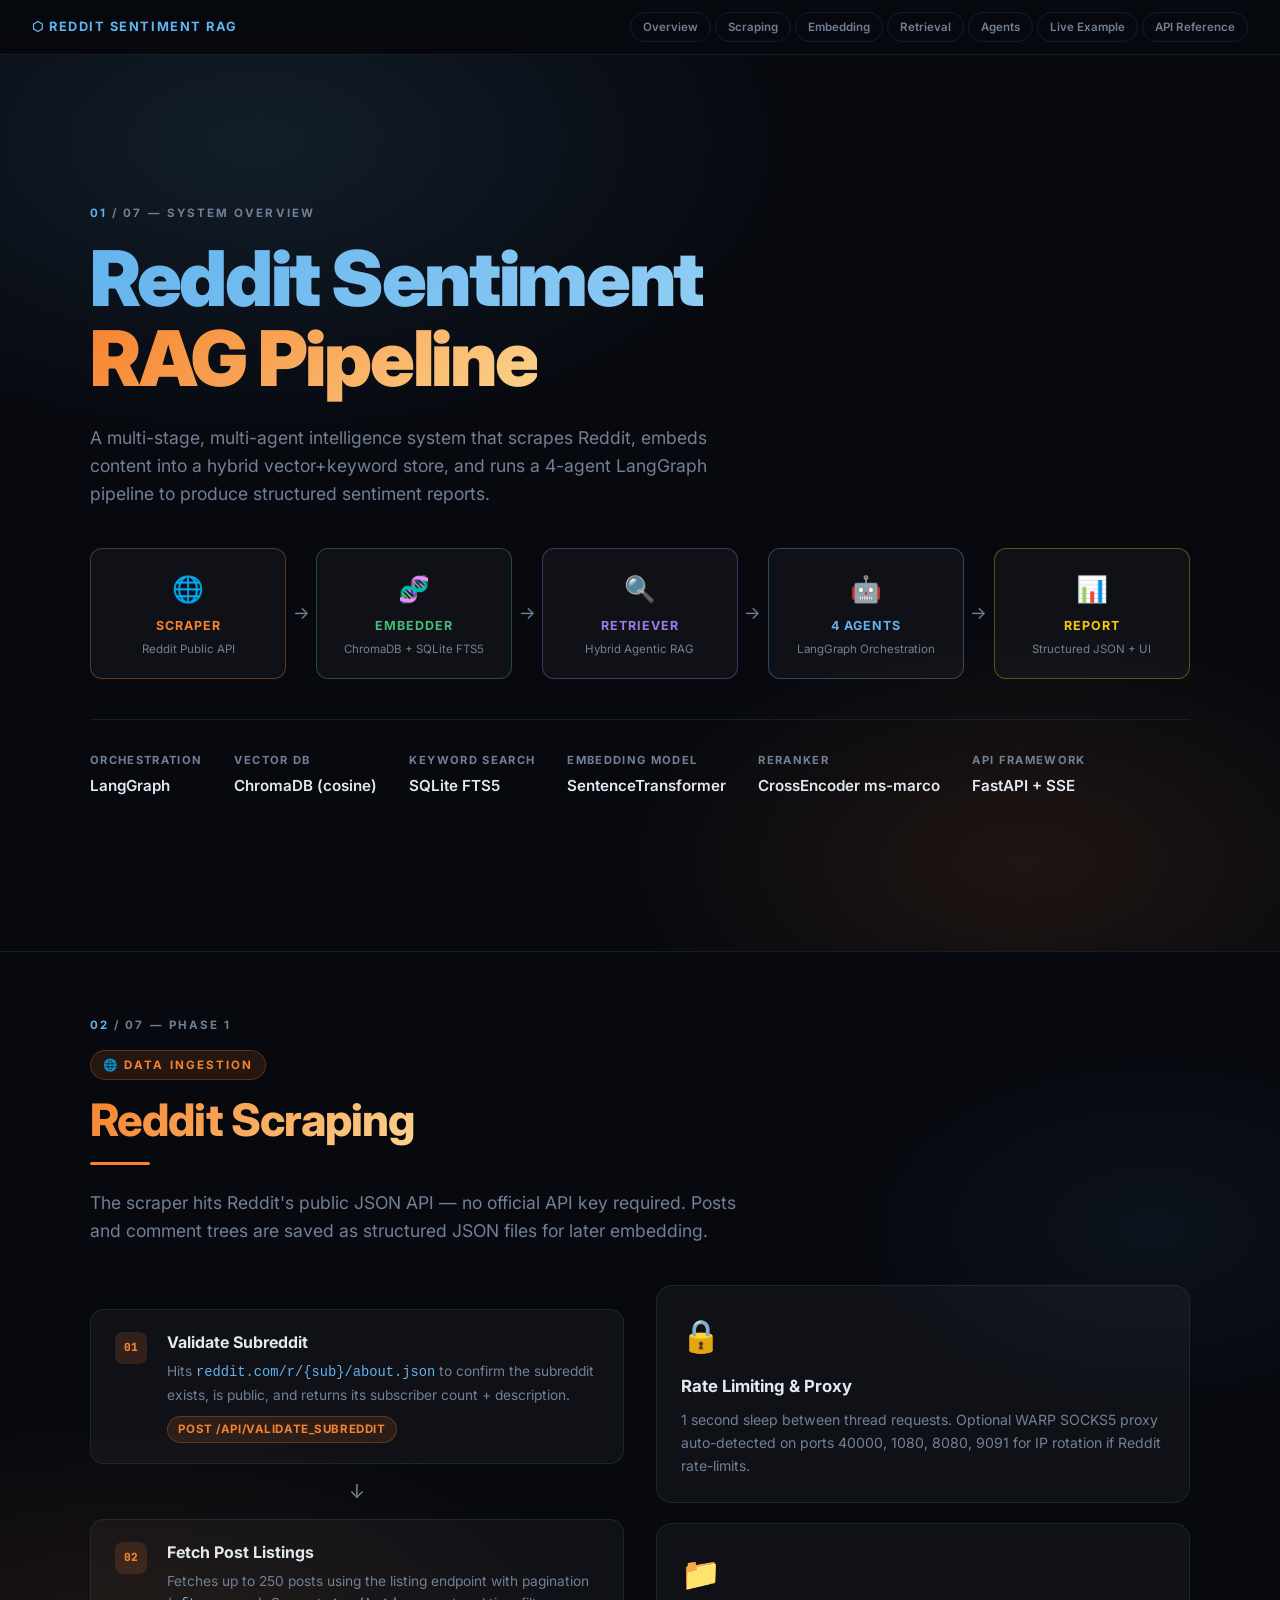
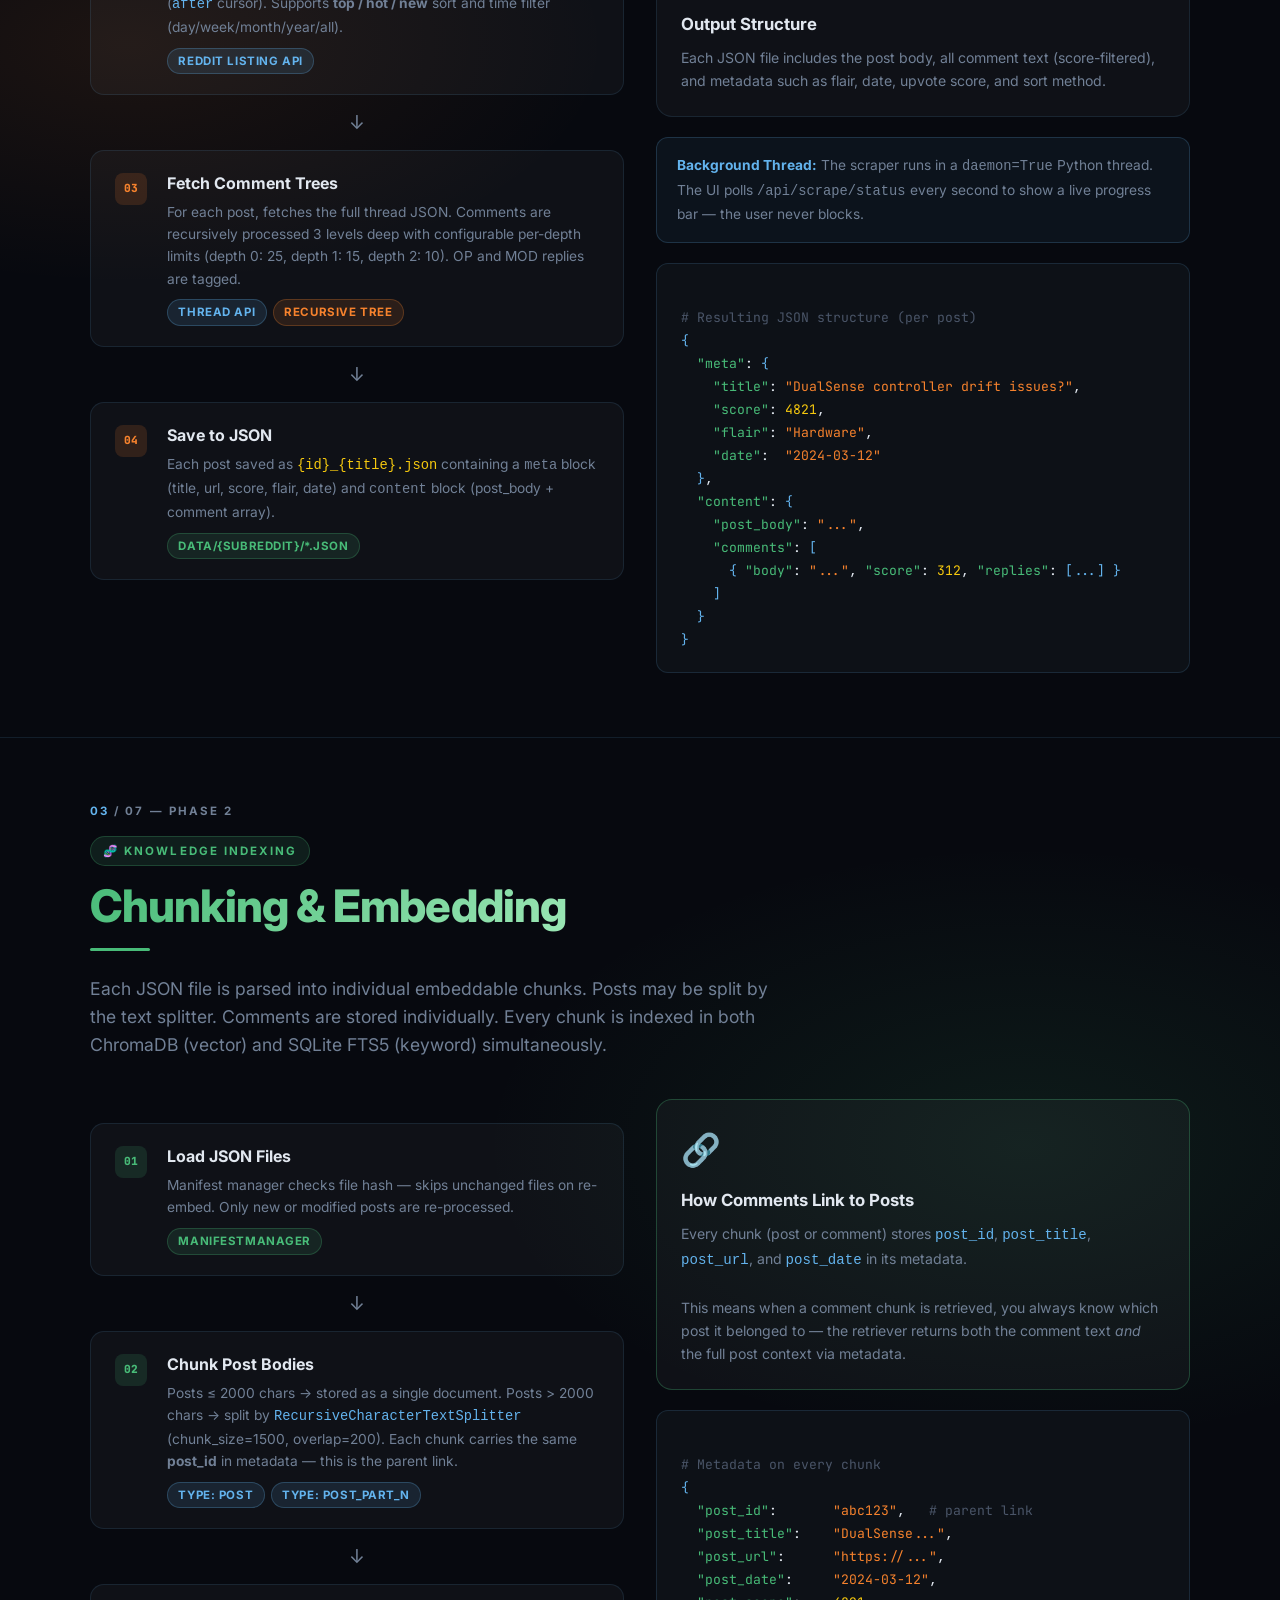
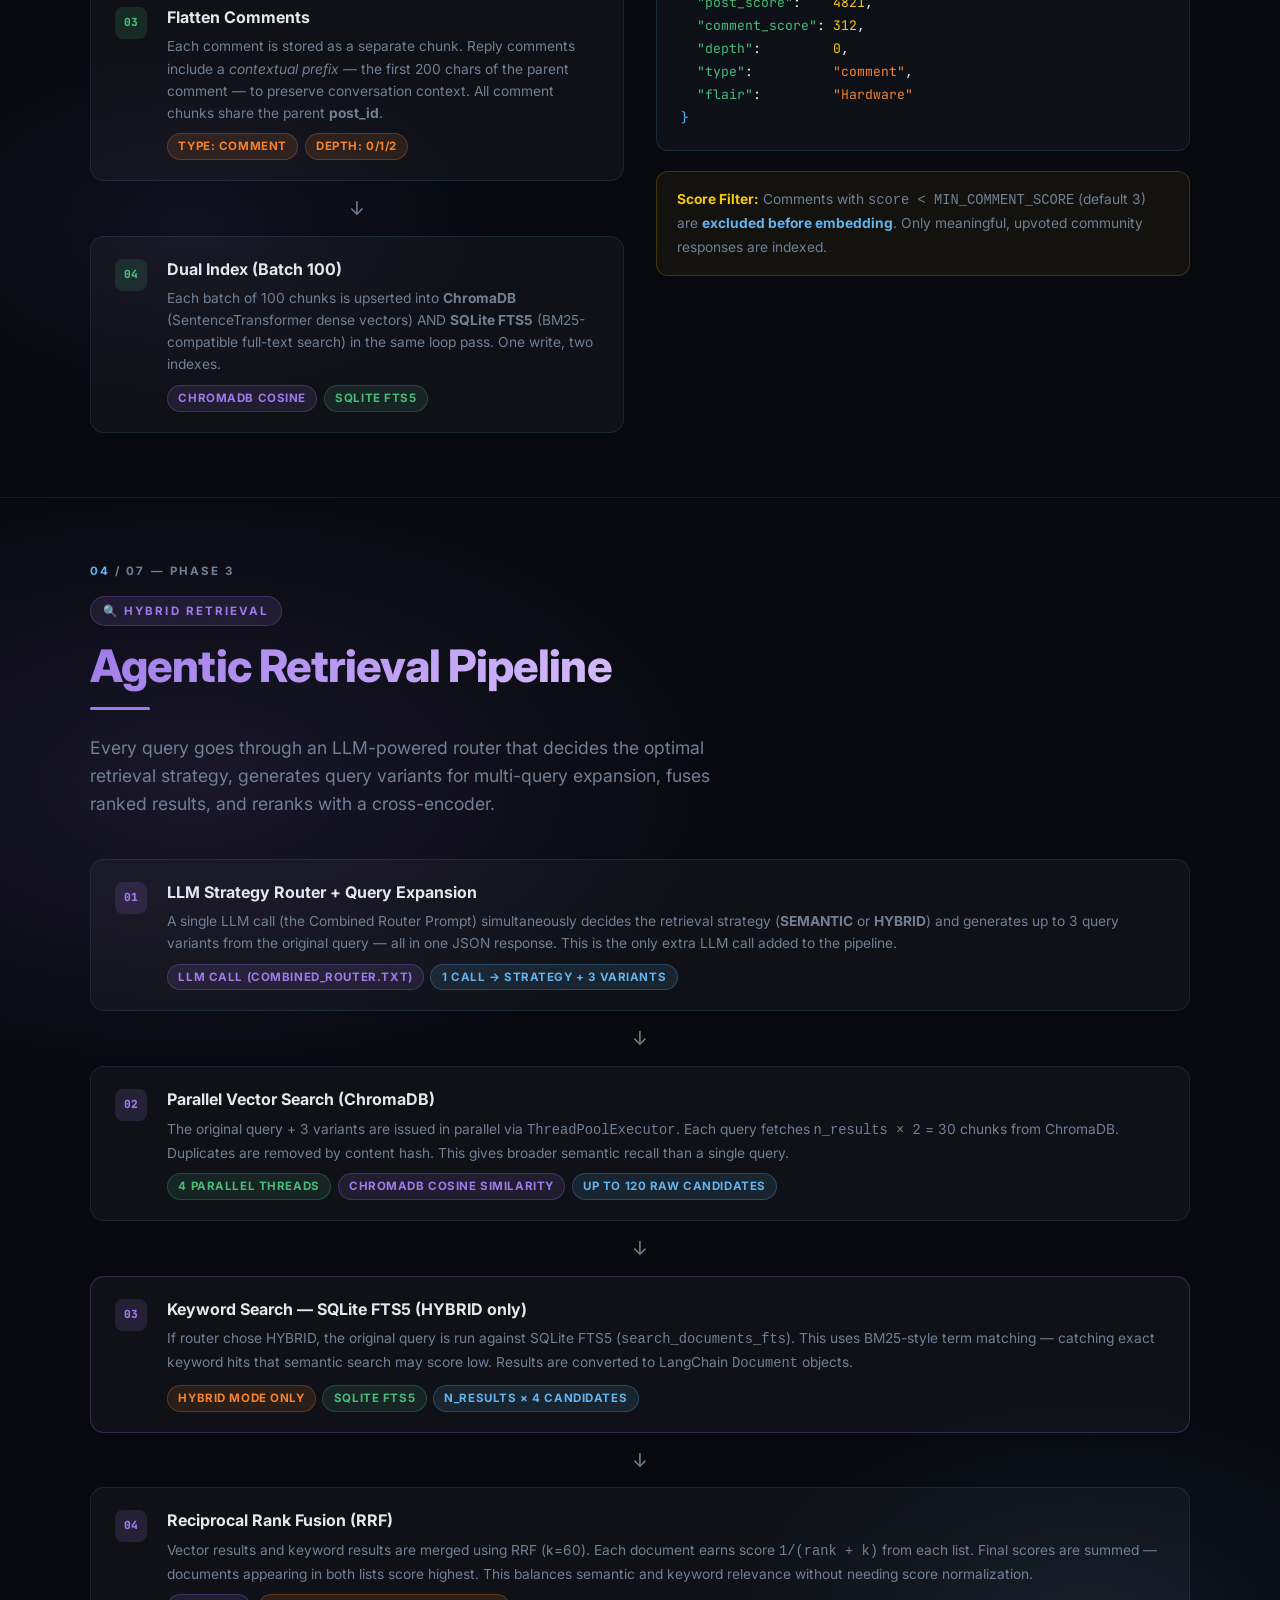
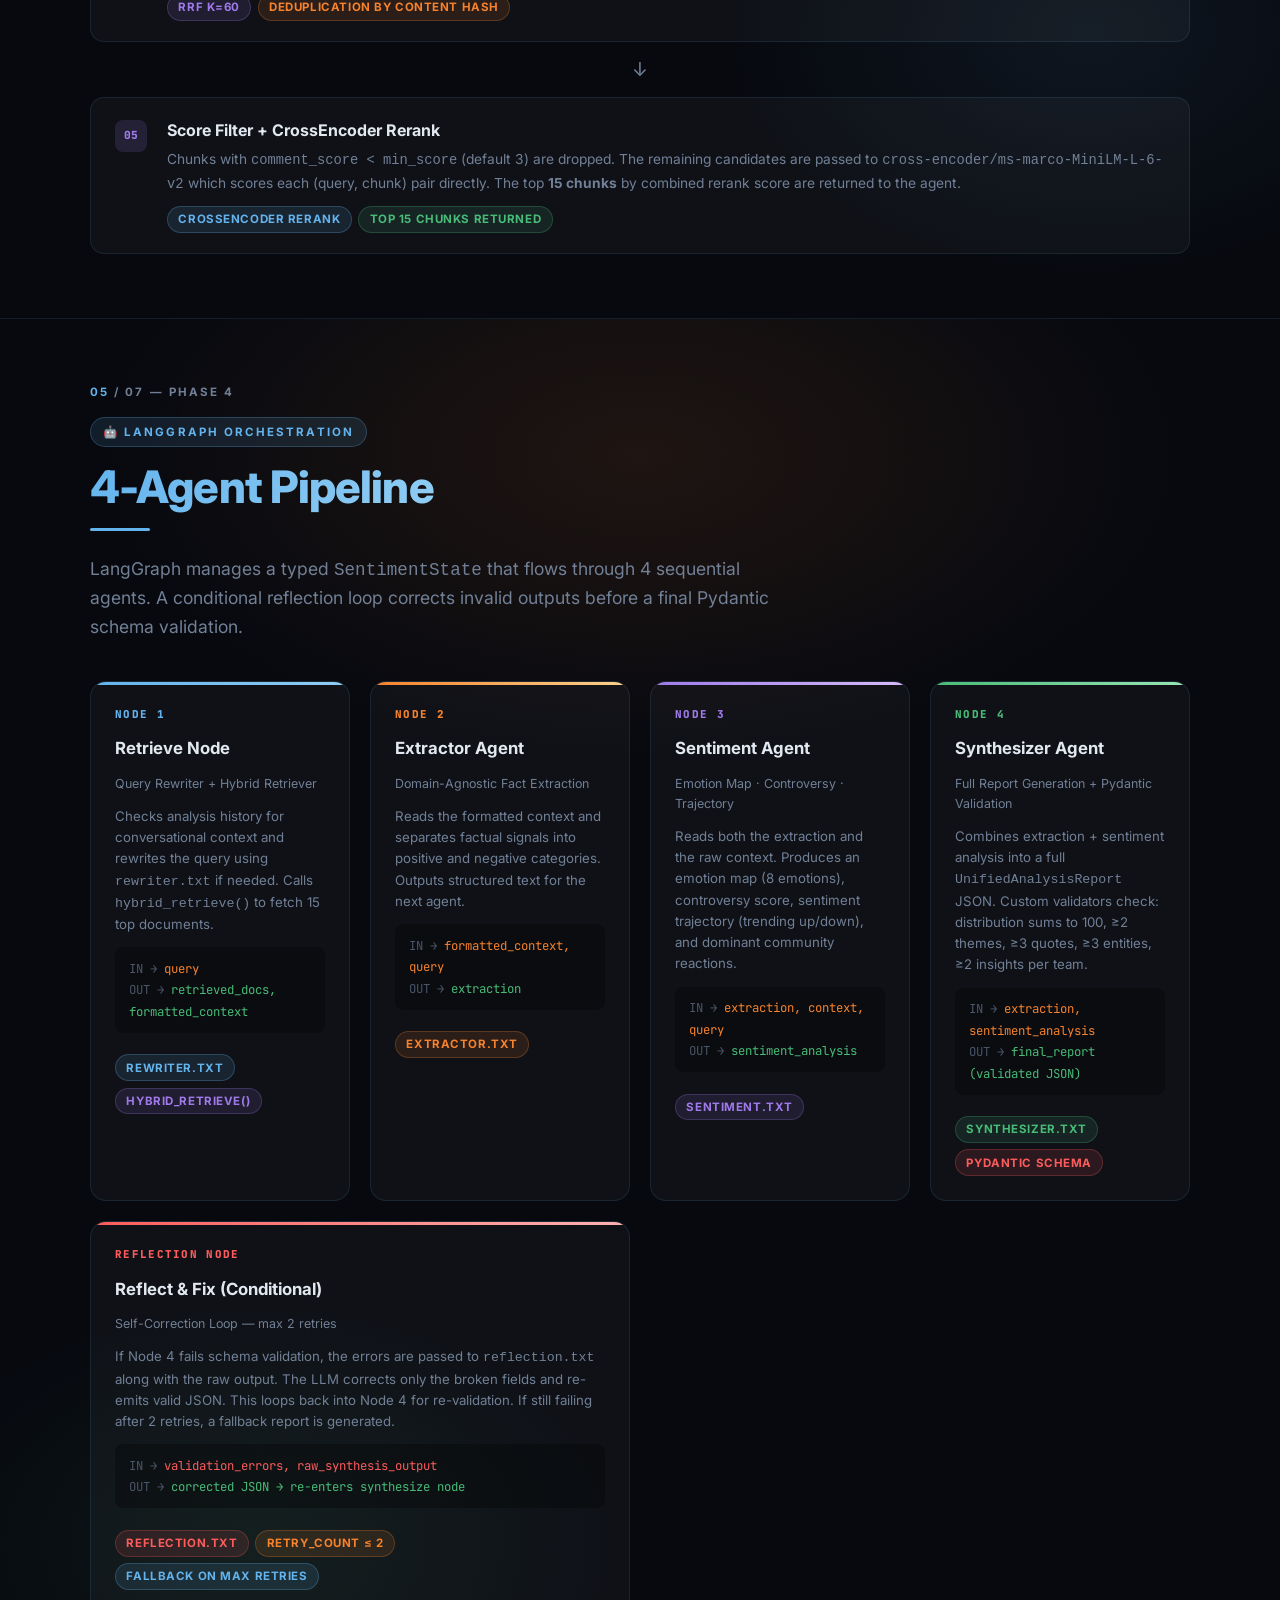
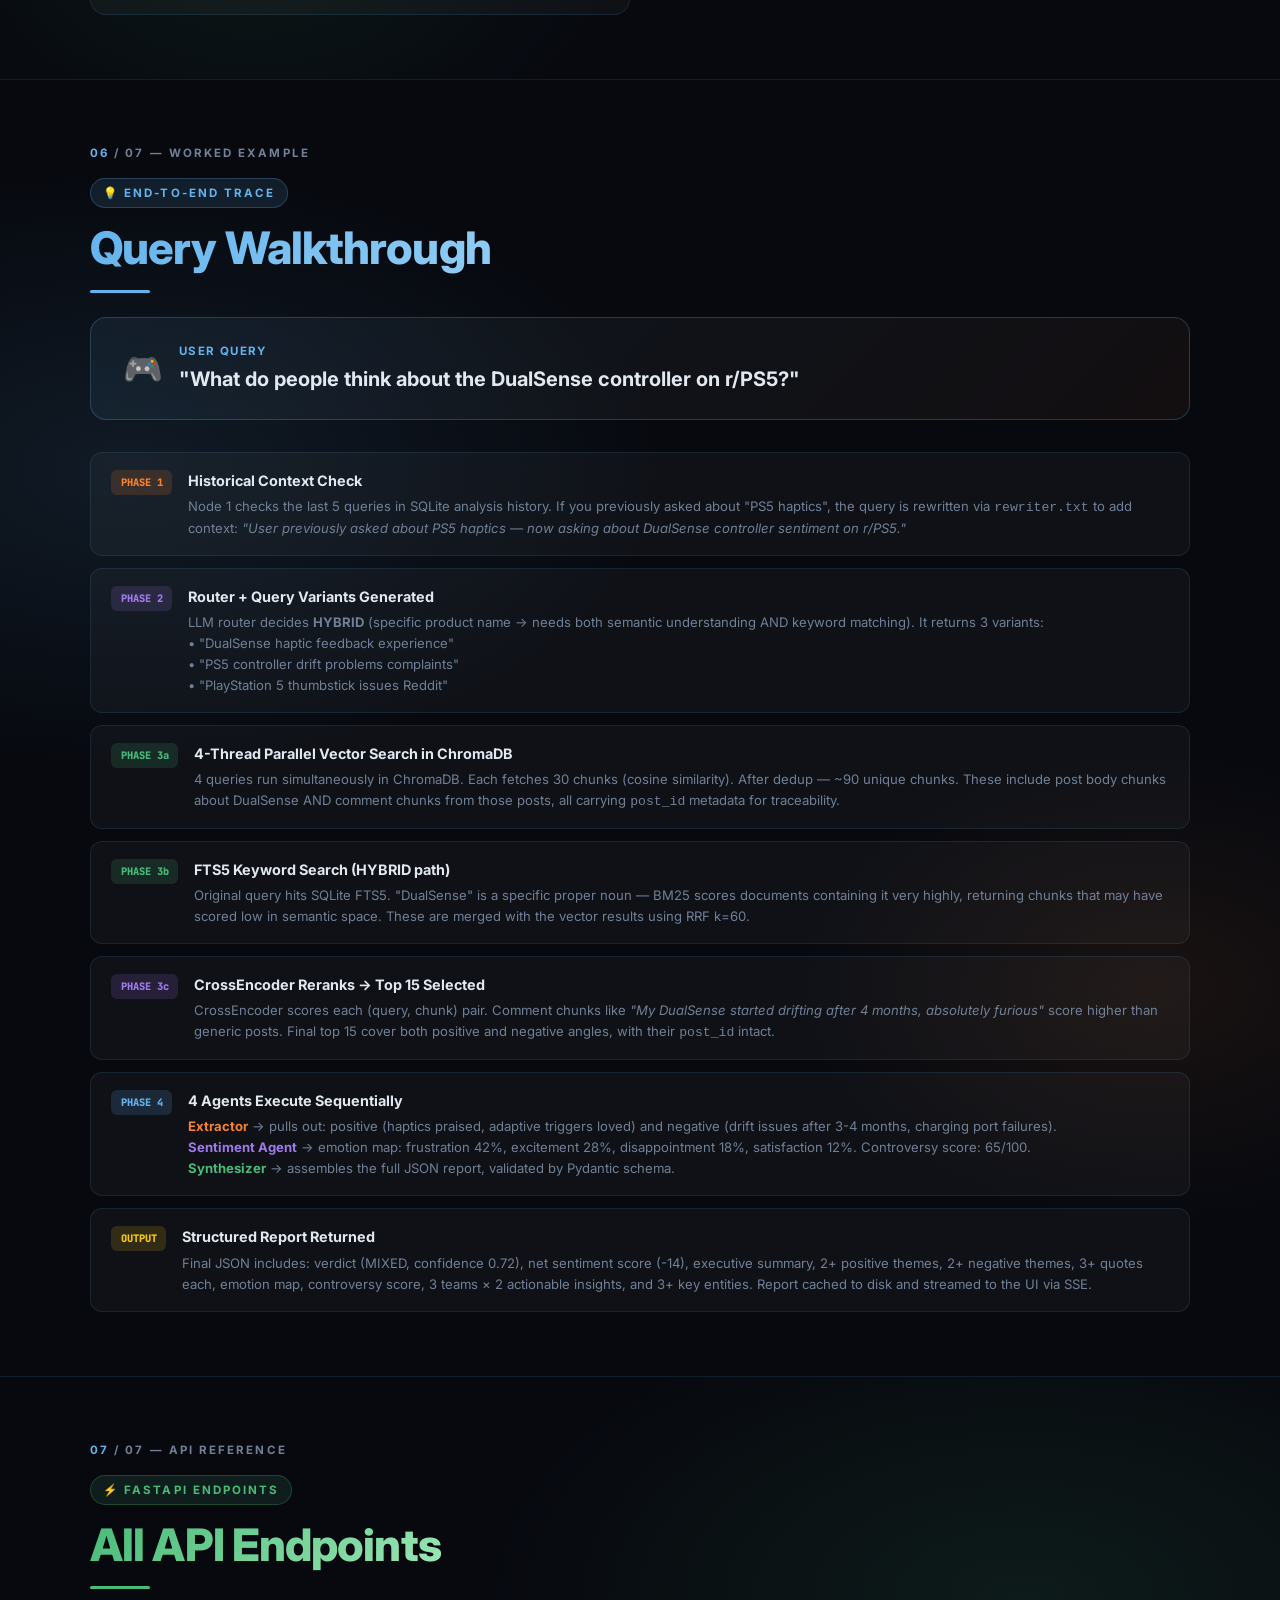
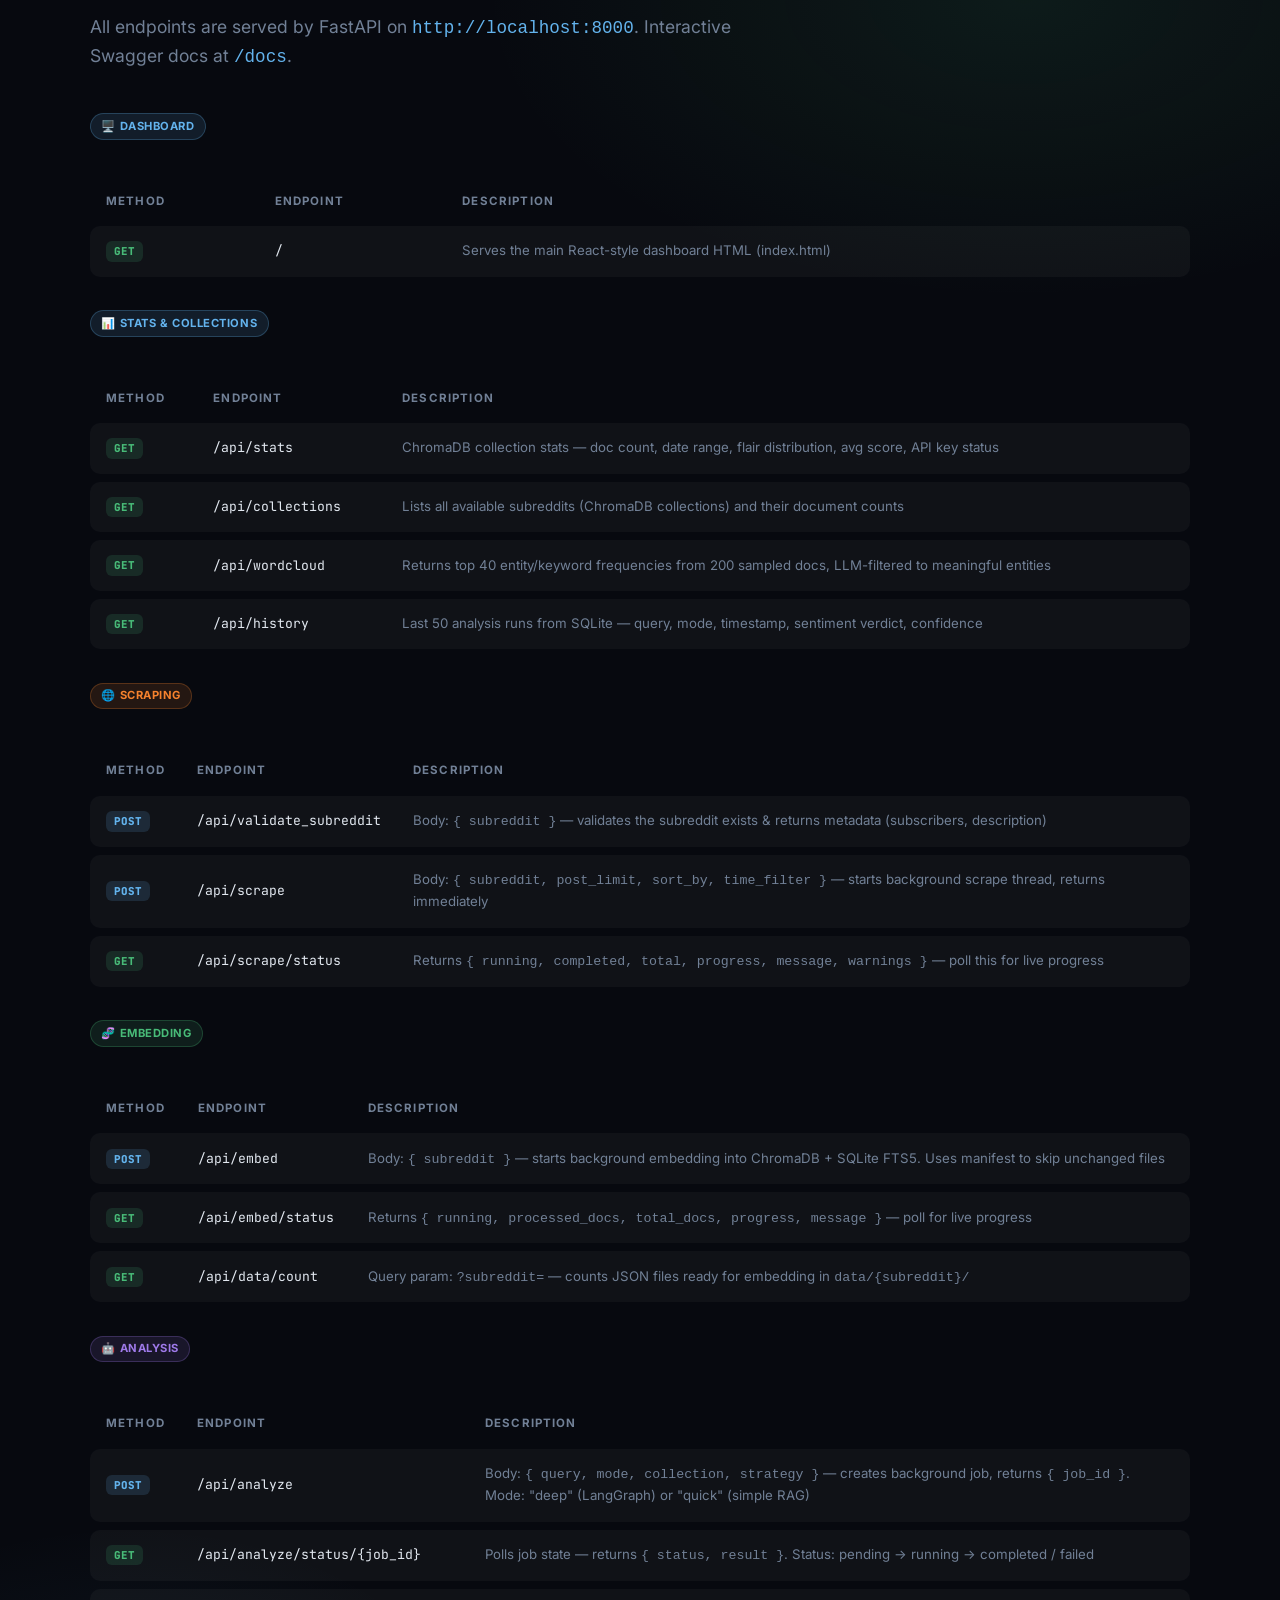
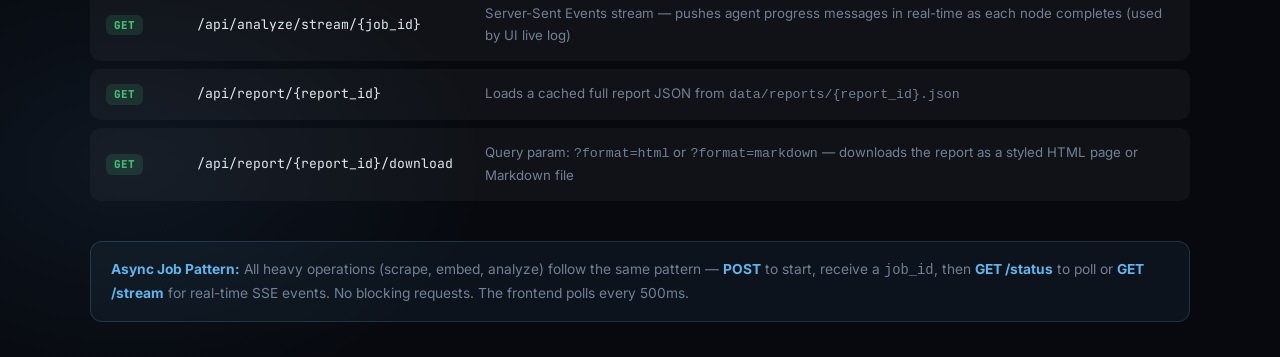
==== static/flow.html @ 0150381c "rediit block fix" ====
<!DOCTYPE html>
<html lang="en">
<head>
  <meta charset="UTF-8" />
  <meta name="viewport" content="width=device-width, initial-scale=1.0" />
  <title>Reddit Sentiment RAG — System Flow</title>
  <link href="https://fonts.googleapis.com/css2?family=Inter:wght@300;400;500;600;700;800;900&family=JetBrains+Mono:wght@400;500;600&display=swap" rel="stylesheet" />
  <style>
    /* ===================== RESET & ROOT ===================== */
    *, *::before, *::after { box-sizing: border-box; margin: 0; padding: 0; }

    :root {
      --bg:        #07090f;
      --bg2:       #0d1117;
      --bg3:       #111825;
      --border:    rgba(99,179,237,0.12);
      --accent:    #63b3ed;
      --orange:    #f6822d;
      --green:     #48bb78;
      --purple:    #9f7aea;
      --red:       #fc5c5c;
      --yellow:    #f6c90e;
      --text:      #e2e8f0;
      --muted:     #718096;
      --card:      rgba(255,255,255,0.035);
      --glow-b:    rgba(99,179,237,0.15);
      --glow-o:    rgba(246,130,45,0.15);
      --glow-g:    rgba(72,187,120,0.15);
    }

    html { scroll-behavior: smooth; }

    body {
      font-family: 'Inter', sans-serif;
      background: var(--bg);
      color: var(--text);
      line-height: 1.6;
      min-height: 100vh;
    }

    /* ===================== SLIDE SYSTEM ===================== */
    .deck { width: 100%; }

    .slide {
      min-height: 100vh;
      width: 100%;
      display: flex;
      flex-direction: column;
      justify-content: center;
      align-items: center;
      padding: 4rem 2rem;
      position: relative;
      border-bottom: 1px solid var(--border);
      overflow: hidden;
    }

    .slide-inner {
      width: 100%;
      max-width: 1100px;
      position: relative;
      z-index: 2;
    }

    /* ===================== BACKGROUNDS ===================== */
    .slide::before {
      content: '';
      position: absolute;
      inset: 0;
      z-index: 0;
      pointer-events: none;
    }

    .slide-cover::before {
      background:
        radial-gradient(ellipse 900px 500px at 20% 10%, rgba(99,179,237,0.12) 0%, transparent 60%),
        radial-gradient(ellipse 700px 400px at 80% 90%, rgba(246,130,45,0.10) 0%, transparent 60%);
    }
    .slide-scrape::before {
      background:
        radial-gradient(ellipse 800px 400px at 10% 50%, rgba(246,130,45,0.09) 0%, transparent 60%),
        radial-gradient(ellipse 500px 300px at 90% 20%, rgba(99,179,237,0.06) 0%, transparent 60%);
    }
    .slide-embed::before {
      background:
        radial-gradient(ellipse 900px 500px at 80% 30%, rgba(72,187,120,0.10) 0%, transparent 60%),
        radial-gradient(ellipse 500px 300px at 15% 80%, rgba(159,122,234,0.07) 0%, transparent 60%);
    }
    .slide-retrieve::before {
      background:
        radial-gradient(ellipse 900px 500px at 15% 20%, rgba(159,122,234,0.12) 0%, transparent 60%),
        radial-gradient(ellipse 600px 400px at 85% 80%, rgba(99,179,237,0.08) 0%, transparent 60%);
    }
    .slide-agents::before {
      background:
        radial-gradient(ellipse 900px 500px at 50% 10%, rgba(246,130,45,0.10) 0%, transparent 60%),
        radial-gradient(ellipse 600px 400px at 20% 90%, rgba(72,187,120,0.08) 0%, transparent 60%);
    }
    .slide-example::before {
      background:
        radial-gradient(ellipse 900px 500px at 10% 30%, rgba(99,179,237,0.10) 0%, transparent 60%),
        radial-gradient(ellipse 600px 400px at 90% 70%, rgba(246,130,45,0.08) 0%, transparent 60%);
    }
    .slide-api::before {
      background:
        radial-gradient(ellipse 900px 500px at 80% 10%, rgba(72,187,120,0.10) 0%, transparent 60%),
        radial-gradient(ellipse 600px 400px at 10% 90%, rgba(99,179,237,0.08) 0%, transparent 60%);
    }

    /* ===================== NAV ===================== */
    .nav {
      position: fixed;
      top: 0; left: 0; right: 0;
      z-index: 1000;
      background: rgba(7,9,15,0.85);
      backdrop-filter: blur(16px);
      border-bottom: 1px solid var(--border);
      padding: 0.75rem 2rem;
      display: flex;
      align-items: center;
      justify-content: space-between;
    }

    .nav-brand {
      font-size: 0.8rem;
      font-weight: 700;
      letter-spacing: 0.12em;
      text-transform: uppercase;
      color: var(--accent);
    }

    .nav-pills {
      display: flex;
      gap: 0.25rem;
      flex-wrap: wrap;
    }

    .nav-pill {
      font-size: 0.72rem;
      font-weight: 600;
      padding: 0.3rem 0.75rem;
      border-radius: 999px;
      border: 1px solid var(--border);
      color: var(--muted);
      text-decoration: none;
      transition: all 0.2s;
      white-space: nowrap;
    }
    .nav-pill:hover {
      border-color: var(--accent);
      color: var(--accent);
      background: rgba(99,179,237,0.08);
    }

    /* ===================== TYPOGRAPHY ===================== */
    .slide-num {
      font-size: 0.72rem;
      font-weight: 700;
      letter-spacing: 0.18em;
      text-transform: uppercase;
      color: var(--muted);
      margin-bottom: 1rem;
    }

    .slide-num span { color: var(--accent); }

    h1.title {
      font-size: clamp(2.8rem, 6vw, 5rem);
      font-weight: 900;
      line-height: 1.05;
      letter-spacing: -0.03em;
      margin-bottom: 1.5rem;
    }

    .grad-blue   { background: linear-gradient(135deg, #63b3ed, #90cdf4); -webkit-background-clip: text; -webkit-text-fill-color: transparent; background-clip: text; }
    .grad-orange { background: linear-gradient(135deg, #f6822d, #fbd38d); -webkit-background-clip: text; -webkit-text-fill-color: transparent; background-clip: text; }
    .grad-green  { background: linear-gradient(135deg, #48bb78, #9ae6b4); -webkit-background-clip: text; -webkit-text-fill-color: transparent; background-clip: text; }
    .grad-purple { background: linear-gradient(135deg, #9f7aea, #d6bcfa); -webkit-background-clip: text; -webkit-text-fill-color: transparent; background-clip: text; }
    .grad-multi  { background: linear-gradient(135deg, #63b3ed 0%, #f6822d 50%, #48bb78 100%); -webkit-background-clip: text; -webkit-text-fill-color: transparent; background-clip: text; }

    h2.section-title {
      font-size: clamp(1.8rem, 4vw, 2.8rem);
      font-weight: 800;
      line-height: 1.1;
      letter-spacing: -0.02em;
      margin-bottom: 0.5rem;
    }

    .subtitle {
      font-size: 1.1rem;
      color: var(--muted);
      margin-bottom: 2.5rem;
      max-width: 680px;
    }

    /* ===================== CARDS ===================== */
    .card {
      background: var(--card);
      border: 1px solid var(--border);
      border-radius: 16px;
      padding: 1.5rem;
      transition: border-color 0.2s, transform 0.2s;
    }
    .card:hover { border-color: rgba(99,179,237,0.3); transform: translateY(-2px); }

    .card-grid {
      display: grid;
      grid-template-columns: repeat(auto-fit, minmax(260px, 1fr));
      gap: 1.25rem;
      margin-top: 2rem;
    }

    .card-icon {
      font-size: 2rem;
      margin-bottom: 0.75rem;
    }

    .card-title {
      font-size: 1.05rem;
      font-weight: 700;
      margin-bottom: 0.5rem;
    }

    .card-body {
      font-size: 0.88rem;
      color: var(--muted);
      line-height: 1.65;
    }

    /* ===================== FLOW ARROWS ===================== */
    .flow-row {
      display: flex;
      align-items: stretch;
      gap: 0;
      flex-wrap: wrap;
      margin: 2rem 0;
    }

    .flow-box {
      flex: 1;
      min-width: 140px;
      background: var(--card);
      border: 1px solid var(--border);
      border-radius: 12px;
      padding: 1.2rem 1rem;
      text-align: center;
      position: relative;
    }

    .flow-box .fb-icon { font-size: 1.6rem; }
    .flow-box .fb-label {
      font-size: 0.78rem;
      font-weight: 700;
      margin-top: 0.4rem;
      text-transform: uppercase;
      letter-spacing: 0.08em;
    }
    .flow-box .fb-sub {
      font-size: 0.72rem;
      color: var(--muted);
      margin-top: 0.25rem;
    }

    .flow-arrow {
      display: flex;
      align-items: center;
      padding: 0 0.4rem;
      color: var(--muted);
      font-size: 1.1rem;
      flex-shrink: 0;
    }

    /* ===================== CODE BLOCK ===================== */
    .code-block {
      background: #0d1117;
      border: 1px solid rgba(99,179,237,0.15);
      border-radius: 12px;
      padding: 1.25rem 1.5rem;
      font-family: 'JetBrains Mono', monospace;
      font-size: 0.82rem;
      line-height: 1.75;
      overflow-x: auto;
      white-space: pre;
    }

    .t-blue   { color: #63b3ed; }
    .t-orange { color: #f6822d; }
    .t-green  { color: #48bb78; }
    .t-purple { color: #9f7aea; }
    .t-yellow { color: #f6c90e; }
    .t-red    { color: #fc5c5c; }
    .t-muted  { color: #4a5568; }
    .t-white  { color: #e2e8f0; }

    /* ===================== TAGS ===================== */
    .tag {
      display: inline-block;
      padding: 0.2rem 0.65rem;
      border-radius: 999px;
      font-size: 0.72rem;
      font-weight: 700;
      letter-spacing: 0.05em;
      text-transform: uppercase;
    }
    .tag-blue   { background: rgba(99,179,237,0.12);  color: var(--accent);  border: 1px solid rgba(99,179,237,0.25); }
    .tag-orange { background: rgba(246,130,45,0.12);  color: var(--orange);  border: 1px solid rgba(246,130,45,0.25); }
    .tag-green  { background: rgba(72,187,120,0.12);  color: var(--green);   border: 1px solid rgba(72,187,120,0.25); }
    .tag-purple { background: rgba(159,122,234,0.12); color: var(--purple);  border: 1px solid rgba(159,122,234,0.25); }
    .tag-red    { background: rgba(252,92,92,0.12);   color: var(--red);     border: 1px solid rgba(252,92,92,0.25); }
    .tag-yellow { background: rgba(246,201,14,0.12);  color: var(--yellow);  border: 1px solid rgba(246,201,14,0.25); }

    /* ===================== PIPELINE STEPS ===================== */
    .pipeline {
      display: flex;
      flex-direction: column;
      gap: 1rem;
      margin-top: 1.5rem;
    }

    .pipe-step {
      display: flex;
      align-items: flex-start;
      gap: 1.25rem;
      padding: 1.25rem 1.5rem;
      background: var(--card);
      border: 1px solid var(--border);
      border-radius: 14px;
      position: relative;
      transition: border-color 0.2s;
    }
    .pipe-step:hover { border-color: rgba(99,179,237,0.3); }

    .pipe-num {
      font-size: 0.7rem;
      font-weight: 800;
      font-family: 'JetBrains Mono', monospace;
      width: 32px;
      height: 32px;
      border-radius: 8px;
      display: flex;
      align-items: center;
      justify-content: center;
      flex-shrink: 0;
      margin-top: 2px;
    }

    .pipe-content { flex: 1; }
    .pipe-title {
      font-weight: 700;
      font-size: 1rem;
      margin-bottom: 0.3rem;
    }
    .pipe-desc {
      font-size: 0.86rem;
      color: var(--muted);
      line-height: 1.6;
    }
    .pipe-tags { margin-top: 0.6rem; display: flex; gap: 0.4rem; flex-wrap: wrap; }

    /* ===================== AGENT CARDS ===================== */
    .agent-grid {
      display: grid;
      grid-template-columns: repeat(auto-fit, minmax(240px, 1fr));
      gap: 1.25rem;
      margin-top: 2rem;
    }

    .agent-card {
      background: var(--card);
      border: 1px solid var(--border);
      border-radius: 16px;
      padding: 1.5rem;
      display: flex;
      flex-direction: column;
      gap: 0.75rem;
      transition: transform 0.2s, border-color 0.2s;
      position: relative;
      overflow: hidden;
    }
    .agent-card:hover { transform: translateY(-3px); }
    .agent-card::before {
      content: '';
      position: absolute;
      top: 0; left: 0; right: 0;
      height: 3px;
      border-radius: 16px 16px 0 0;
    }
    .agent-blue::before   { background: linear-gradient(90deg, var(--accent), #90cdf4); }
    .agent-orange::before { background: linear-gradient(90deg, var(--orange), #fbd38d); }
    .agent-purple::before { background: linear-gradient(90deg, var(--purple), #d6bcfa); }
    .agent-green::before  { background: linear-gradient(90deg, var(--green),  #9ae6b4); }
    .agent-red::before    { background: linear-gradient(90deg, var(--red),    #feb2b2); }

    .agent-num {
      font-size: 0.68rem;
      font-weight: 800;
      font-family: 'JetBrains Mono', monospace;
      letter-spacing: 0.12em;
    }
    .agent-name { font-size: 1.05rem; font-weight: 700; }
    .agent-role { font-size: 0.78rem; color: var(--muted); }
    .agent-desc { font-size: 0.83rem; color: var(--muted); line-height: 1.6; }
    .agent-io {
      font-size: 0.77rem;
      font-family: 'JetBrains Mono', monospace;
      background: rgba(0,0,0,0.3);
      border-radius: 8px;
      padding: 0.65rem 0.85rem;
      line-height: 1.75;
    }

    /* ===================== API TABLE ===================== */
    .api-table {
      width: 100%;
      border-collapse: separate;
      border-spacing: 0 0.5rem;
      margin-top: 1.5rem;
    }

    .api-table thead th {
      font-size: 0.72rem;
      font-weight: 700;
      letter-spacing: 0.1em;
      text-transform: uppercase;
      color: var(--muted);
      padding: 0.5rem 1rem;
      text-align: left;
    }

    .api-table tbody tr {
      background: var(--card);
      border: 1px solid var(--border);
      transition: background 0.2s;
    }
    .api-table tbody tr:hover { background: rgba(255,255,255,0.06); }

    .api-table tbody td {
      padding: 0.9rem 1rem;
      font-size: 0.85rem;
      vertical-align: middle;
    }

    .api-table tbody td:first-child { border-radius: 10px 0 0 10px; }
    .api-table tbody td:last-child  { border-radius: 0 10px 10px 0; }

    .method-badge {
      font-size: 0.68rem;
      font-weight: 800;
      font-family: 'JetBrains Mono', monospace;
      padding: 0.2rem 0.5rem;
      border-radius: 6px;
    }
    .m-get  { background: rgba(72,187,120,0.15);  color: var(--green); }
    .m-post { background: rgba(99,179,237,0.15);  color: var(--accent); }

    .endpoint-path {
      font-family: 'JetBrains Mono', monospace;
      font-size: 0.82rem;
      color: var(--text);
    }

    .endpoint-desc { color: var(--muted); font-size: 0.83rem; }

    /* ===================== EXAMPLE SECTION ===================== */
    .example-query {
      background: linear-gradient(135deg, rgba(99,179,237,0.08), rgba(246,130,45,0.05));
      border: 1px solid rgba(99,179,237,0.25);
      border-radius: 16px;
      padding: 1.5rem 2rem;
      margin-bottom: 2rem;
      display: flex;
      align-items: center;
      gap: 1rem;
    }

    .eq-icon { font-size: 2rem; }
    .eq-label { font-size: 0.72rem; font-weight: 700; letter-spacing: 0.12em; text-transform: uppercase; color: var(--accent); margin-bottom: 0.2rem; }
    .eq-text  { font-size: 1.25rem; font-weight: 700; }

    .trace-steps {
      display: flex;
      flex-direction: column;
      gap: 0.75rem;
    }

    .trace-step {
      display: flex;
      align-items: flex-start;
      gap: 1rem;
      padding: 1rem 1.25rem;
      background: var(--card);
      border: 1px solid var(--border);
      border-radius: 12px;
    }

    .ts-badge {
      font-size: 0.65rem;
      font-weight: 800;
      font-family: 'JetBrains Mono', monospace;
      padding: 0.25rem 0.6rem;
      border-radius: 6px;
      white-space: nowrap;
      flex-shrink: 0;
      margin-top: 1px;
    }
    .ts-title { font-size: 0.9rem; font-weight: 700; margin-bottom: 0.25rem; }
    .ts-desc  { font-size: 0.82rem; color: var(--muted); line-height: 1.6; }

    /* ===================== DIVIDER ===================== */
    .divider {
      width: 60px;
      height: 3px;
      border-radius: 3px;
      margin: 1rem 0 1.5rem;
    }
    .div-blue   { background: var(--accent); }
    .div-orange { background: var(--orange); }
    .div-green  { background: var(--green); }
    .div-purple { background: var(--purple); }

    /* ===================== TWO-COL ===================== */
    .two-col {
      display: grid;
      grid-template-columns: 1fr 1fr;
      gap: 2rem;
      align-items: start;
    }

    @media (max-width: 800px) {
      .two-col { grid-template-columns: 1fr; }
      .flow-row { flex-direction: column; }
      .flow-arrow { transform: rotate(90deg); }
    }

    /* ===================== SECTION LABEL ===================== */
    .section-label {
      font-size: 0.72rem;
      font-weight: 700;
      letter-spacing: 0.18em;
      text-transform: uppercase;
      padding: 0.3rem 0.75rem;
      border-radius: 999px;
      display: inline-flex;
      align-items: center;
      gap: 0.4rem;
      margin-bottom: 1rem;
    }
    .sl-blue   { background: rgba(99,179,237,0.12);  color: var(--accent);  border: 1px solid rgba(99,179,237,0.25); }
    .sl-orange { background: rgba(246,130,45,0.12);  color: var(--orange);  border: 1px solid rgba(246,130,45,0.25); }
    .sl-green  { background: rgba(72,187,120,0.12);  color: var(--green);   border: 1px solid rgba(72,187,120,0.25); }
    .sl-purple { background: rgba(159,122,234,0.12); color: var(--purple);  border: 1px solid rgba(159,122,234,0.25); }

    /* ===================== HIGHLIGHT BOX ===================== */
    .highlight-box {
      background: rgba(99,179,237,0.06);
      border: 1px solid rgba(99,179,237,0.2);
      border-radius: 12px;
      padding: 1rem 1.25rem;
      font-size: 0.86rem;
      color: var(--muted);
      line-height: 1.7;
      margin-top: 1rem;
    }
    .highlight-box strong { color: var(--accent); }

    /* ===================== COVER EXTRA ===================== */
    .cover-meta {
      display: flex;
      gap: 2rem;
      flex-wrap: wrap;
      margin-top: 2.5rem;
      padding-top: 2rem;
      border-top: 1px solid var(--border);
    }
    .cm-item { }
    .cm-label { font-size: 0.7rem; font-weight: 700; letter-spacing: 0.12em; text-transform: uppercase; color: var(--muted); margin-bottom: 0.3rem; }
    .cm-value { font-size: 0.95rem; font-weight: 600; color: var(--text); }

    /* ===================== STEP CONNECTOR ===================== */
    .step-connector {
      display: flex;
      justify-content: center;
      margin: -0.25rem 0;
      color: var(--muted);
      font-size: 1.2rem;
    }

    /* Body padding for fixed nav */
    .deck { padding-top: 52px; }
  </style>
</head>
<body>

<!-- ============================== NAVIGATION ============================== -->
<nav class="nav">
  <div class="nav-brand">⬡ Reddit Sentiment RAG</div>
  <div class="nav-pills">
    <a class="nav-pill" href="#cover">Overview</a>
    <a class="nav-pill" href="#scraping">Scraping</a>
    <a class="nav-pill" href="#embedding">Embedding</a>
    <a class="nav-pill" href="#retrieval">Retrieval</a>
    <a class="nav-pill" href="#agents">Agents</a>
    <a class="nav-pill" href="#example">Live Example</a>
    <a class="nav-pill" href="#api">API Reference</a>
  </div>
</nav>

<div class="deck">

  <!-- ==================== SLIDE 1: COVER ==================== -->
  <section class="slide slide-cover" id="cover">
    <div class="slide-inner">
      <div class="slide-num"><span>01</span> / 07 — System Overview</div>
      <h1 class="title">
        <span class="grad-blue">Reddit Sentiment</span><br />
        <span class="grad-orange">RAG Pipeline</span>
      </h1>
      <p class="subtitle">
        A multi-stage, multi-agent intelligence system that scrapes Reddit, embeds content into a hybrid vector+keyword store, and runs a 4-agent LangGraph pipeline to produce structured sentiment reports.
      </p>

      <!-- Top-level flow -->
      <div class="flow-row">
        <div class="flow-box" style="border-color: rgba(246,130,45,0.35);">
          <div class="fb-icon">🌐</div>
          <div class="fb-label" style="color:var(--orange);">Scraper</div>
          <div class="fb-sub">Reddit Public API</div>
        </div>
        <div class="flow-arrow">→</div>
        <div class="flow-box" style="border-color: rgba(72,187,120,0.35);">
          <div class="fb-icon">🧬</div>
          <div class="fb-label" style="color:var(--green);">Embedder</div>
          <div class="fb-sub">ChromaDB + SQLite FTS5</div>
        </div>
        <div class="flow-arrow">→</div>
        <div class="flow-box" style="border-color: rgba(159,122,234,0.35);">
          <div class="fb-icon">🔍</div>
          <div class="fb-label" style="color:var(--purple);">Retriever</div>
          <div class="fb-sub">Hybrid Agentic RAG</div>
        </div>
        <div class="flow-arrow">→</div>
        <div class="flow-box" style="border-color: rgba(99,179,237,0.35);">
          <div class="fb-icon">🤖</div>
          <div class="fb-label" style="color:var(--accent);">4 Agents</div>
          <div class="fb-sub">LangGraph Orchestration</div>
        </div>
        <div class="flow-arrow">→</div>
        <div class="flow-box" style="border-color: rgba(246,201,14,0.35);">
          <div class="fb-icon">📊</div>
          <div class="fb-label" style="color:var(--yellow);">Report</div>
          <div class="fb-sub">Structured JSON + UI</div>
        </div>
      </div>

      <div class="cover-meta">
        <div class="cm-item">
          <div class="cm-label">Orchestration</div>
          <div class="cm-value">LangGraph</div>
        </div>
        <div class="cm-item">
          <div class="cm-label">Vector DB</div>
          <div class="cm-value">ChromaDB (cosine)</div>
        </div>
        <div class="cm-item">
          <div class="cm-label">Keyword Search</div>
          <div class="cm-value">SQLite FTS5</div>
        </div>
        <div class="cm-item">
          <div class="cm-label">Embedding Model</div>
          <div class="cm-value">SentenceTransformer</div>
        </div>
        <div class="cm-item">
          <div class="cm-label">Reranker</div>
          <div class="cm-value">CrossEncoder ms-marco</div>
        </div>
        <div class="cm-item">
          <div class="cm-label">API Framework</div>
          <div class="cm-value">FastAPI + SSE</div>
        </div>
      </div>
    </div>
  </section>

  <!-- ==================== SLIDE 2: SCRAPING ==================== -->
  <section class="slide slide-scrape" id="scraping">
    <div class="slide-inner">
      <div class="slide-num"><span>02</span> / 07 — Phase 1</div>
      <div class="section-label sl-orange">🌐 Data Ingestion</div>
      <h2 class="section-title"><span class="grad-orange">Reddit Scraping</span></h2>
      <div class="divider div-orange"></div>
      <p class="subtitle">
        The scraper hits Reddit's public JSON API — no official API key required. Posts and comment trees are saved as structured JSON files for later embedding.
      </p>

      <div class="two-col">
        <div>
          <div class="pipeline">
            <div class="pipe-step">
              <div class="pipe-num" style="background:rgba(246,130,45,0.15); color:var(--orange);">01</div>
              <div class="pipe-content">
                <div class="pipe-title">Validate Subreddit</div>
                <div class="pipe-desc">Hits <code style="color:var(--accent)">reddit.com/r/{sub}/about.json</code> to confirm the subreddit exists, is public, and returns its subscriber count + description.</div>
                <div class="pipe-tags"><span class="tag tag-orange">POST /api/validate_subreddit</span></div>
              </div>
            </div>
            <div class="step-connector">↓</div>
            <div class="pipe-step">
              <div class="pipe-num" style="background:rgba(246,130,45,0.15); color:var(--orange);">02</div>
              <div class="pipe-content">
                <div class="pipe-title">Fetch Post Listings</div>
                <div class="pipe-desc">Fetches up to 250 posts using the listing endpoint with pagination (<code style="color:var(--accent)">after</code> cursor). Supports <strong>top / hot / new</strong> sort and time filter (day/week/month/year/all).</div>
                <div class="pipe-tags"><span class="tag tag-blue">Reddit Listing API</span></div>
              </div>
            </div>
            <div class="step-connector">↓</div>
            <div class="pipe-step">
              <div class="pipe-num" style="background:rgba(246,130,45,0.15); color:var(--orange);">03</div>
              <div class="pipe-content">
                <div class="pipe-title">Fetch Comment Trees</div>
                <div class="pipe-desc">For each post, fetches the full thread JSON. Comments are recursively processed 3 levels deep with configurable per-depth limits (depth 0: 25, depth 1: 15, depth 2: 10). OP and MOD replies are tagged.</div>
                <div class="pipe-tags"><span class="tag tag-blue">Thread API</span><span class="tag tag-orange">Recursive Tree</span></div>
              </div>
            </div>
            <div class="step-connector">↓</div>
            <div class="pipe-step">
              <div class="pipe-num" style="background:rgba(246,130,45,0.15); color:var(--orange);">04</div>
              <div class="pipe-content">
                <div class="pipe-title">Save to JSON</div>
                <div class="pipe-desc">Each post saved as <code style="color:var(--yellow)">{id}_{title}.json</code> containing a <code>meta</code> block (title, url, score, flair, date) and <code>content</code> block (post_body + comment array).</div>
                <div class="pipe-tags"><span class="tag tag-green">data/{subreddit}/*.json</span></div>
              </div>
            </div>
          </div>
        </div>

        <div>
          <div class="card" style="margin-bottom:1.25rem;">
            <div class="card-icon">🔒</div>
            <div class="card-title">Rate Limiting & Proxy</div>
            <div class="card-body">1 second sleep between thread requests. Optional WARP SOCKS5 proxy auto-detected on ports 40000, 1080, 8080, 9091 for IP rotation if Reddit rate-limits.</div>
          </div>
          <div class="card" style="margin-bottom:1.25rem;">
            <div class="card-icon">📁</div>
            <div class="card-title">Output Structure</div>
            <div class="card-body">Each JSON file includes the post body, all comment text (score-filtered), and metadata such as flair, date, upvote score, and sort method.</div>
          </div>
          <div class="highlight-box">
            <strong>Background Thread:</strong> The scraper runs in a <code>daemon=True</code> Python thread. The UI polls <code>/api/scrape/status</code> every second to show a live progress bar — the user never blocks.
          </div>

          <div class="code-block" style="margin-top:1.25rem;">
<span class="t-muted"># Resulting JSON structure (per post)</span>
<span class="t-blue">{</span>
  <span class="t-green">"meta"</span>: <span class="t-blue">{</span>
    <span class="t-green">"title"</span>: <span class="t-orange">"DualSense controller drift issues?"</span>,
    <span class="t-green">"score"</span>: <span class="t-yellow">4821</span>,
    <span class="t-green">"flair"</span>: <span class="t-orange">"Hardware"</span>,
    <span class="t-green">"date"</span>:  <span class="t-orange">"2024-03-12"</span>
  <span class="t-blue">}</span>,
  <span class="t-green">"content"</span>: <span class="t-blue">{</span>
    <span class="t-green">"post_body"</span>: <span class="t-orange">"..."</span>,
    <span class="t-green">"comments"</span>: <span class="t-blue">[</span>
      <span class="t-blue">{</span> <span class="t-green">"body"</span>: <span class="t-orange">"..."</span>, <span class="t-green">"score"</span>: <span class="t-yellow">312</span>, <span class="t-green">"replies"</span>: <span class="t-blue">[...]</span> <span class="t-blue">}</span>
    <span class="t-blue">]</span>
  <span class="t-blue">}</span>
<span class="t-blue">}</span></div>
        </div>
      </div>
    </div>
  </section>

  <!-- ==================== SLIDE 3: EMBEDDING ==================== -->
  <section class="slide slide-embed" id="embedding">
    <div class="slide-inner">
      <div class="slide-num"><span>03</span> / 07 — Phase 2</div>
      <div class="section-label sl-green">🧬 Knowledge Indexing</div>
      <h2 class="section-title"><span class="grad-green">Chunking & Embedding</span></h2>
      <div class="divider div-green"></div>
      <p class="subtitle">
        Each JSON file is parsed into individual embeddable chunks. Posts may be split by the text splitter. Comments are stored individually. Every chunk is indexed in both ChromaDB (vector) and SQLite FTS5 (keyword) simultaneously.
      </p>

      <div class="two-col">
        <div class="pipeline">
          <div class="pipe-step">
            <div class="pipe-num" style="background:rgba(72,187,120,0.15); color:var(--green);">01</div>
            <div class="pipe-content">
              <div class="pipe-title">Load JSON Files</div>
              <div class="pipe-desc">Manifest manager checks file hash — skips unchanged files on re-embed. Only new or modified posts are re-processed.</div>
              <div class="pipe-tags"><span class="tag tag-green">ManifestManager</span></div>
            </div>
          </div>
          <div class="step-connector">↓</div>
          <div class="pipe-step">
            <div class="pipe-num" style="background:rgba(72,187,120,0.15); color:var(--green);">02</div>
            <div class="pipe-content">
              <div class="pipe-title">Chunk Post Bodies</div>
              <div class="pipe-desc">Posts ≤ 2000 chars → stored as a single document. Posts &gt; 2000 chars → split by <code style="color:var(--accent)">RecursiveCharacterTextSplitter</code> (chunk_size=1500, overlap=200). Each chunk carries the same <strong>post_id</strong> in metadata — this is the parent link.</div>
              <div class="pipe-tags"><span class="tag tag-blue">type: post</span><span class="tag tag-blue">type: post_part_N</span></div>
            </div>
          </div>
          <div class="step-connector">↓</div>
          <div class="pipe-step">
            <div class="pipe-num" style="background:rgba(72,187,120,0.15); color:var(--green);">03</div>
            <div class="pipe-content">
              <div class="pipe-title">Flatten Comments</div>
              <div class="pipe-desc">Each comment is stored as a separate chunk. Reply comments include a <em>contextual prefix</em> — the first 200 chars of the parent comment — to preserve conversation context. All comment chunks share the parent <strong>post_id</strong>.</div>
              <div class="pipe-tags"><span class="tag tag-orange">type: comment</span><span class="tag tag-orange">depth: 0/1/2</span></div>
            </div>
          </div>
          <div class="step-connector">↓</div>
          <div class="pipe-step">
            <div class="pipe-num" style="background:rgba(72,187,120,0.15); color:var(--green);">04</div>
            <div class="pipe-content">
              <div class="pipe-title">Dual Index (Batch 100)</div>
              <div class="pipe-desc">Each batch of 100 chunks is upserted into <strong>ChromaDB</strong> (SentenceTransformer dense vectors) AND <strong>SQLite FTS5</strong> (BM25-compatible full-text search) in the same loop pass. One write, two indexes.</div>
              <div class="pipe-tags"><span class="tag tag-purple">ChromaDB cosine</span><span class="tag tag-green">SQLite FTS5</span></div>
            </div>
          </div>
        </div>

        <div>
          <div class="card" style="margin-bottom:1.25rem; border-color: rgba(72,187,120,0.3);">
            <div class="card-icon">🔗</div>
            <div class="card-title">How Comments Link to Posts</div>
            <div class="card-body">
              Every chunk (post or comment) stores <code style="color:var(--accent)">post_id</code>, <code style="color:var(--accent)">post_title</code>, <code style="color:var(--accent)">post_url</code>, and <code style="color:var(--accent)">post_date</code> in its metadata.<br /><br />
              This means when a comment chunk is retrieved, you always know which post it belonged to — the retriever returns both the comment text <em>and</em> the full post context via metadata.
            </div>
          </div>

          <div class="code-block">
<span class="t-muted"># Metadata on every chunk</span>
<span class="t-blue">{</span>
  <span class="t-green">"post_id"</span>:       <span class="t-orange">"abc123"</span>,   <span class="t-muted"># parent link</span>
  <span class="t-green">"post_title"</span>:    <span class="t-orange">"DualSense..."</span>,
  <span class="t-green">"post_url"</span>:      <span class="t-orange">"https://..."</span>,
  <span class="t-green">"post_date"</span>:     <span class="t-orange">"2024-03-12"</span>,
  <span class="t-green">"post_score"</span>:    <span class="t-yellow">4821</span>,
  <span class="t-green">"comment_score"</span>: <span class="t-yellow">312</span>,
  <span class="t-green">"depth"</span>:         <span class="t-yellow">0</span>,
  <span class="t-green">"type"</span>:          <span class="t-orange">"comment"</span>,
  <span class="t-green">"flair"</span>:         <span class="t-orange">"Hardware"</span>
<span class="t-blue">}</span></div>

          <div class="highlight-box" style="margin-top:1.25rem; border-color: rgba(246,201,14,0.2); background: rgba(246,201,14,0.05);">
            <strong style="color:var(--yellow);">Score Filter:</strong> Comments with <code>score &lt; MIN_COMMENT_SCORE</code> (default 3) are <strong>excluded before embedding</strong>. Only meaningful, upvoted community responses are indexed.
          </div>
        </div>
      </div>
    </div>
  </section>

  <!-- ==================== SLIDE 4: RETRIEVAL ==================== -->
  <section class="slide slide-retrieve" id="retrieval">
    <div class="slide-inner">
      <div class="slide-num"><span>04</span> / 07 — Phase 3</div>
      <div class="section-label sl-purple">🔍 Hybrid Retrieval</div>
      <h2 class="section-title"><span class="grad-purple">Agentic Retrieval Pipeline</span></h2>
      <div class="divider div-purple"></div>
      <p class="subtitle">
        Every query goes through an LLM-powered router that decides the optimal retrieval strategy, generates query variants for multi-query expansion, fuses ranked results, and reranks with a cross-encoder.
      </p>

      <div class="pipeline">
        <div class="pipe-step">
          <div class="pipe-num" style="background:rgba(159,122,234,0.15); color:var(--purple);">01</div>
          <div class="pipe-content">
            <div class="pipe-title">LLM Strategy Router + Query Expansion</div>
            <div class="pipe-desc">
              A single LLM call (the Combined Router Prompt) simultaneously decides the retrieval strategy (<strong>SEMANTIC</strong> or <strong>HYBRID</strong>) and generates up to 3 query variants from the original query — all in one JSON response. This is the only extra LLM call added to the pipeline.
            </div>
            <div class="pipe-tags">
              <span class="tag tag-purple">LLM Call (combined_router.txt)</span>
              <span class="tag tag-blue">1 call → strategy + 3 variants</span>
            </div>
          </div>
        </div>
        <div class="step-connector">↓</div>
        <div class="pipe-step">
          <div class="pipe-num" style="background:rgba(159,122,234,0.15); color:var(--purple);">02</div>
          <div class="pipe-content">
            <div class="pipe-title">Parallel Vector Search (ChromaDB)</div>
            <div class="pipe-desc">
              The original query + 3 variants are issued in parallel via <code>ThreadPoolExecutor</code>. Each query fetches <code>n_results × 2</code> = 30 chunks from ChromaDB. Duplicates are removed by content hash. This gives broader semantic recall than a single query.
            </div>
            <div class="pipe-tags">
              <span class="tag tag-green">4 parallel threads</span>
              <span class="tag tag-purple">ChromaDB cosine similarity</span>
              <span class="tag tag-blue">Up to 120 raw candidates</span>
            </div>
          </div>
        </div>
        <div class="step-connector">↓</div>
        <div class="pipe-step" style="border-color:rgba(159,122,234,0.25);">
          <div class="pipe-num" style="background:rgba(159,122,234,0.15); color:var(--purple);">03</div>
          <div class="pipe-content">
            <div class="pipe-title">Keyword Search — SQLite FTS5 (HYBRID only)</div>
            <div class="pipe-desc">
              If router chose HYBRID, the original query is run against SQLite FTS5 (<code>search_documents_fts</code>). This uses BM25-style term matching — catching exact keyword hits that semantic search may score low. Results are converted to LangChain <code>Document</code> objects.
            </div>
            <div class="pipe-tags">
              <span class="tag tag-orange">HYBRID mode only</span>
              <span class="tag tag-green">SQLite FTS5</span>
              <span class="tag tag-blue">n_results × 4 candidates</span>
            </div>
          </div>
        </div>
        <div class="step-connector">↓</div>
        <div class="pipe-step">
          <div class="pipe-num" style="background:rgba(159,122,234,0.15); color:var(--purple);">04</div>
          <div class="pipe-content">
            <div class="pipe-title">Reciprocal Rank Fusion (RRF)</div>
            <div class="pipe-desc">
              Vector results and keyword results are merged using RRF (k=60). Each document earns score <code>1/(rank + k)</code> from each list. Final scores are summed — documents appearing in both lists score highest. This balances semantic and keyword relevance without needing score normalization.
            </div>
            <div class="pipe-tags">
              <span class="tag tag-purple">RRF k=60</span>
              <span class="tag tag-orange">Deduplication by content hash</span>
            </div>
          </div>
        </div>
        <div class="step-connector">↓</div>
        <div class="pipe-step">
          <div class="pipe-num" style="background:rgba(159,122,234,0.15); color:var(--purple);">05</div>
          <div class="pipe-content">
            <div class="pipe-title">Score Filter + CrossEncoder Rerank</div>
            <div class="pipe-desc">
              Chunks with <code>comment_score &lt; min_score</code> (default 3) are dropped. The remaining candidates are passed to <code>cross-encoder/ms-marco-MiniLM-L-6-v2</code> which scores each (query, chunk) pair directly. The top <strong>15 chunks</strong> by combined rerank score are returned to the agent.
            </div>
            <div class="pipe-tags">
              <span class="tag tag-blue">CrossEncoder rerank</span>
              <span class="tag tag-green">Top 15 chunks returned</span>
            </div>
          </div>
        </div>
      </div>
    </div>
  </section>

  <!-- ==================== SLIDE 5: AGENTS ==================== -->
  <section class="slide slide-agents" id="agents">
    <div class="slide-inner">
      <div class="slide-num"><span>05</span> / 07 — Phase 4</div>
      <div class="section-label sl-blue">🤖 LangGraph Orchestration</div>
      <h2 class="section-title"><span class="grad-blue">4-Agent Pipeline</span></h2>
      <div class="divider div-blue"></div>
      <p class="subtitle">
        LangGraph manages a typed <code>SentimentState</code> that flows through 4 sequential agents. A conditional reflection loop corrects invalid outputs before a final Pydantic schema validation.
      </p>

      <div class="agent-grid">
        <div class="agent-card agent-blue">
          <div class="agent-num" style="color:var(--accent);">NODE 1</div>
          <div class="agent-name">Retrieve Node</div>
          <div class="agent-role">Query Rewriter + Hybrid Retriever</div>
          <div class="agent-desc">
            Checks analysis history for conversational context and rewrites the query using <code>rewriter.txt</code> if needed. Calls <code>hybrid_retrieve()</code> to fetch 15 top documents.
          </div>
          <div class="agent-io">
            <span class="t-muted">IN  →</span> <span class="t-orange">query</span><br/>
            <span class="t-muted">OUT →</span> <span class="t-green">retrieved_docs, formatted_context</span>
          </div>
          <div class="pipe-tags"><span class="tag tag-blue">rewriter.txt</span><span class="tag tag-purple">hybrid_retrieve()</span></div>
        </div>

        <div class="agent-card agent-orange">
          <div class="agent-num" style="color:var(--orange);">NODE 2</div>
          <div class="agent-name">Extractor Agent</div>
          <div class="agent-role">Domain-Agnostic Fact Extraction</div>
          <div class="agent-desc">
            Reads the formatted context and separates factual signals into positive and negative categories. Outputs structured text for the next agent.
          </div>
          <div class="agent-io">
            <span class="t-muted">IN  →</span> <span class="t-orange">formatted_context, query</span><br/>
            <span class="t-muted">OUT →</span> <span class="t-green">extraction</span>
          </div>
          <div class="pipe-tags"><span class="tag tag-orange">extractor.txt</span></div>
        </div>

        <div class="agent-card agent-purple">
          <div class="agent-num" style="color:var(--purple);">NODE 3</div>
          <div class="agent-name">Sentiment Agent</div>
          <div class="agent-role">Emotion Map · Controversy · Trajectory</div>
          <div class="agent-desc">
            Reads both the extraction and the raw context. Produces an emotion map (8 emotions), controversy score, sentiment trajectory (trending up/down), and dominant community reactions.
          </div>
          <div class="agent-io">
            <span class="t-muted">IN  →</span> <span class="t-orange">extraction, context, query</span><br/>
            <span class="t-muted">OUT →</span> <span class="t-green">sentiment_analysis</span>
          </div>
          <div class="pipe-tags"><span class="tag tag-purple">sentiment.txt</span></div>
        </div>

        <div class="agent-card agent-green">
          <div class="agent-num" style="color:var(--green);">NODE 4</div>
          <div class="agent-name">Synthesizer Agent</div>
          <div class="agent-role">Full Report Generation + Pydantic Validation</div>
          <div class="agent-desc">
            Combines extraction + sentiment analysis into a full <code>UnifiedAnalysisReport</code> JSON. Custom validators check: distribution sums to 100, ≥2 themes, ≥3 quotes, ≥3 entities, ≥2 insights per team.
          </div>
          <div class="agent-io">
            <span class="t-muted">IN  →</span> <span class="t-orange">extraction, sentiment_analysis</span><br/>
            <span class="t-muted">OUT →</span> <span class="t-green">final_report (validated JSON)</span>
          </div>
          <div class="pipe-tags"><span class="tag tag-green">synthesizer.txt</span><span class="tag tag-red">Pydantic Schema</span></div>
        </div>

        <div class="agent-card agent-red" style="grid-column: span 2;">
          <div class="agent-num" style="color:var(--red);">REFLECTION NODE</div>
          <div class="agent-name">Reflect & Fix (Conditional)</div>
          <div class="agent-role">Self-Correction Loop — max 2 retries</div>
          <div class="agent-desc">
            If Node 4 fails schema validation, the errors are passed to <code>reflection.txt</code> along with the raw output. The LLM corrects only the broken fields and re-emits valid JSON. This loops back into Node 4 for re-validation. If still failing after 2 retries, a fallback report is generated.
          </div>
          <div class="agent-io">
            <span class="t-muted">IN  →</span> <span class="t-red">validation_errors, raw_synthesis_output</span><br/>
            <span class="t-muted">OUT →</span> <span class="t-green">corrected JSON → re-enters synthesize node</span>
          </div>
          <div class="pipe-tags"><span class="tag tag-red">reflection.txt</span><span class="tag tag-orange">retry_count ≤ 2</span><span class="tag tag-blue">fallback on max retries</span></div>
        </div>
      </div>
    </div>
  </section>

  <!-- ==================== SLIDE 6: WORKED EXAMPLE ==================== -->
  <section class="slide slide-example" id="example">
    <div class="slide-inner">
      <div class="slide-num"><span>06</span> / 07 — Worked Example</div>
      <div class="section-label sl-blue">💡 End-to-End Trace</div>
      <h2 class="section-title"><span class="grad-blue">Query Walkthrough</span></h2>
      <div class="divider div-blue"></div>

      <div class="example-query">
        <div class="eq-icon">🎮</div>
        <div>
          <div class="eq-label">User Query</div>
          <div class="eq-text">"What do people think about the DualSense controller on r/PS5?"</div>
        </div>
      </div>

      <div class="trace-steps">

        <div class="trace-step">
          <div class="ts-badge" style="background:rgba(246,130,45,0.15); color:var(--orange);">PHASE 1</div>
          <div>
            <div class="ts-title">Historical Context Check</div>
            <div class="ts-desc">Node 1 checks the last 5 queries in SQLite analysis history. If you previously asked about "PS5 haptics", the query is rewritten via <code>rewriter.txt</code> to add context: <em>"User previously asked about PS5 haptics — now asking about DualSense controller sentiment on r/PS5."</em></div>
          </div>
        </div>

        <div class="trace-step">
          <div class="ts-badge" style="background:rgba(159,122,234,0.15); color:var(--purple);">PHASE 2</div>
          <div>
            <div class="ts-title">Router + Query Variants Generated</div>
            <div class="ts-desc">
              LLM router decides <strong>HYBRID</strong> (specific product name → needs both semantic understanding AND keyword matching). It returns 3 variants:
              <br/>• "DualSense haptic feedback experience"
              <br/>• "PS5 controller drift problems complaints"
              <br/>• "PlayStation 5 thumbstick issues Reddit"
            </div>
          </div>
        </div>

        <div class="trace-step">
          <div class="ts-badge" style="background:rgba(72,187,120,0.15); color:var(--green);">PHASE 3a</div>
          <div>
            <div class="ts-title">4-Thread Parallel Vector Search in ChromaDB</div>
            <div class="ts-desc">4 queries run simultaneously in ChromaDB. Each fetches 30 chunks (cosine similarity). After dedup — ~90 unique chunks. These include post body chunks about DualSense AND comment chunks from those posts, all carrying <code>post_id</code> metadata for traceability.</div>
          </div>
        </div>

        <div class="trace-step">
          <div class="ts-badge" style="background:rgba(72,187,120,0.15); color:var(--green);">PHASE 3b</div>
          <div>
            <div class="ts-title">FTS5 Keyword Search (HYBRID path)</div>
            <div class="ts-desc">Original query hits SQLite FTS5. "DualSense" is a specific proper noun — BM25 scores documents containing it very highly, returning chunks that may have scored low in semantic space. These are merged with the vector results using RRF k=60.</div>
          </div>
        </div>

        <div class="trace-step">
          <div class="ts-badge" style="background:rgba(159,122,234,0.15); color:var(--purple);">PHASE 3c</div>
          <div>
            <div class="ts-title">CrossEncoder Reranks → Top 15 Selected</div>
            <div class="ts-desc">CrossEncoder scores each (query, chunk) pair. Comment chunks like <em>"My DualSense started drifting after 4 months, absolutely furious"</em> score higher than generic posts. Final top 15 cover both positive and negative angles, with their <code>post_id</code> intact.</div>
          </div>
        </div>

        <div class="trace-step">
          <div class="ts-badge" style="background:rgba(99,179,237,0.15); color:var(--accent);">PHASE 4</div>
          <div>
            <div class="ts-title">4 Agents Execute Sequentially</div>
            <div class="ts-desc">
              <strong style="color:var(--orange);">Extractor</strong> → pulls out: positive (haptics praised, adaptive triggers loved) and negative (drift issues after 3-4 months, charging port failures).<br/>
              <strong style="color:var(--purple);">Sentiment Agent</strong> → emotion map: frustration 42%, excitement 28%, disappointment 18%, satisfaction 12%. Controversy score: 65/100.<br/>
              <strong style="color:var(--green);">Synthesizer</strong> → assembles the full JSON report, validated by Pydantic schema.
            </div>
          </div>
        </div>

        <div class="trace-step">
          <div class="ts-badge" style="background:rgba(246,201,14,0.15); color:var(--yellow);">OUTPUT</div>
          <div>
            <div class="ts-title">Structured Report Returned</div>
            <div class="ts-desc">Final JSON includes: verdict (MIXED, confidence 0.72), net sentiment score (-14), executive summary, 2+ positive themes, 2+ negative themes, 3+ quotes each, emotion map, controversy score, 3 teams × 2 actionable insights, and 3+ key entities. Report cached to disk and streamed to the UI via SSE.</div>
          </div>
        </div>

      </div>
    </div>
  </section>

  <!-- ==================== SLIDE 7: API REFERENCE ==================== -->
  <section class="slide slide-api" id="api">
    <div class="slide-inner">
      <div class="slide-num"><span>07</span> / 07 — API Reference</div>
      <div class="section-label sl-green">⚡ FastAPI Endpoints</div>
      <h2 class="section-title"><span class="grad-green">All API Endpoints</span></h2>
      <div class="divider div-green"></div>
      <p class="subtitle">
        All endpoints are served by FastAPI on <code style="color:var(--accent)">http://localhost:8000</code>. Interactive Swagger docs at <code style="color:var(--accent)">/docs</code>.
      </p>

      <!-- Dashboard -->
      <div style="margin-bottom:0.5rem;">
        <span class="tag tag-blue" style="font-size:0.7rem; margin-bottom:0.75rem; display:inline-block;">🖥️ Dashboard</span>
      </div>
      <table class="api-table">
        <thead><tr>
          <th>Method</th><th>Endpoint</th><th>Description</th>
        </tr></thead>
        <tbody>
          <tr>
            <td><span class="method-badge m-get">GET</span></td>
            <td><span class="endpoint-path">/</span></td>
            <td><span class="endpoint-desc">Serves the main React-style dashboard HTML (index.html)</span></td>
          </tr>
        </tbody>
      </table>

      <!-- Stats & Collections -->
      <div style="margin: 1.5rem 0 0.5rem;">
        <span class="tag tag-blue" style="font-size:0.7rem; margin-bottom:0.75rem; display:inline-block;">📊 Stats & Collections</span>
      </div>
      <table class="api-table">
        <thead><tr>
          <th>Method</th><th>Endpoint</th><th>Description</th>
        </tr></thead>
        <tbody>
          <tr>
            <td><span class="method-badge m-get">GET</span></td>
            <td><span class="endpoint-path">/api/stats</span></td>
            <td><span class="endpoint-desc">ChromaDB collection stats — doc count, date range, flair distribution, avg score, API key status</span></td>
          </tr>
          <tr>
            <td><span class="method-badge m-get">GET</span></td>
            <td><span class="endpoint-path">/api/collections</span></td>
            <td><span class="endpoint-desc">Lists all available subreddits (ChromaDB collections) and their document counts</span></td>
          </tr>
          <tr>
            <td><span class="method-badge m-get">GET</span></td>
            <td><span class="endpoint-path">/api/wordcloud</span></td>
            <td><span class="endpoint-desc">Returns top 40 entity/keyword frequencies from 200 sampled docs, LLM-filtered to meaningful entities</span></td>
          </tr>
          <tr>
            <td><span class="method-badge m-get">GET</span></td>
            <td><span class="endpoint-path">/api/history</span></td>
            <td><span class="endpoint-desc">Last 50 analysis runs from SQLite — query, mode, timestamp, sentiment verdict, confidence</span></td>
          </tr>
        </tbody>
      </table>

      <!-- Scraping -->
      <div style="margin: 1.5rem 0 0.5rem;">
        <span class="tag tag-orange" style="font-size:0.7rem; margin-bottom:0.75rem; display:inline-block;">🌐 Scraping</span>
      </div>
      <table class="api-table">
        <thead><tr>
          <th>Method</th><th>Endpoint</th><th>Description</th>
        </tr></thead>
        <tbody>
          <tr>
            <td><span class="method-badge m-post">POST</span></td>
            <td><span class="endpoint-path">/api/validate_subreddit</span></td>
            <td><span class="endpoint-desc">Body: <code>{ subreddit }</code> — validates the subreddit exists &amp; returns metadata (subscribers, description)</span></td>
          </tr>
          <tr>
            <td><span class="method-badge m-post">POST</span></td>
            <td><span class="endpoint-path">/api/scrape</span></td>
            <td><span class="endpoint-desc">Body: <code>{ subreddit, post_limit, sort_by, time_filter }</code> — starts background scrape thread, returns immediately</span></td>
          </tr>
          <tr>
            <td><span class="method-badge m-get">GET</span></td>
            <td><span class="endpoint-path">/api/scrape/status</span></td>
            <td><span class="endpoint-desc">Returns <code>{ running, completed, total, progress, message, warnings }</code> — poll this for live progress</span></td>
          </tr>
        </tbody>
      </table>

      <!-- Embedding -->
      <div style="margin: 1.5rem 0 0.5rem;">
        <span class="tag tag-green" style="font-size:0.7rem; margin-bottom:0.75rem; display:inline-block;">🧬 Embedding</span>
      </div>
      <table class="api-table">
        <thead><tr>
          <th>Method</th><th>Endpoint</th><th>Description</th>
        </tr></thead>
        <tbody>
          <tr>
            <td><span class="method-badge m-post">POST</span></td>
            <td><span class="endpoint-path">/api/embed</span></td>
            <td><span class="endpoint-desc">Body: <code>{ subreddit }</code> — starts background embedding into ChromaDB + SQLite FTS5. Uses manifest to skip unchanged files</span></td>
          </tr>
          <tr>
            <td><span class="method-badge m-get">GET</span></td>
            <td><span class="endpoint-path">/api/embed/status</span></td>
            <td><span class="endpoint-desc">Returns <code>{ running, processed_docs, total_docs, progress, message }</code> — poll for live progress</span></td>
          </tr>
          <tr>
            <td><span class="method-badge m-get">GET</span></td>
            <td><span class="endpoint-path">/api/data/count</span></td>
            <td><span class="endpoint-desc">Query param: <code>?subreddit=</code> — counts JSON files ready for embedding in <code>data/{subreddit}/</code></span></td>
          </tr>
        </tbody>
      </table>

      <!-- Analysis -->
      <div style="margin: 1.5rem 0 0.5rem;">
        <span class="tag tag-purple" style="font-size:0.7rem; margin-bottom:0.75rem; display:inline-block;">🤖 Analysis</span>
      </div>
      <table class="api-table">
        <thead><tr>
          <th>Method</th><th>Endpoint</th><th>Description</th>
        </tr></thead>
        <tbody>
          <tr>
            <td><span class="method-badge m-post">POST</span></td>
            <td><span class="endpoint-path">/api/analyze</span></td>
            <td><span class="endpoint-desc">Body: <code>{ query, mode, collection, strategy }</code> — creates background job, returns <code>{ job_id }</code>. Mode: "deep" (LangGraph) or "quick" (simple RAG)</span></td>
          </tr>
          <tr>
            <td><span class="method-badge m-get">GET</span></td>
            <td><span class="endpoint-path">/api/analyze/status/{job_id}</span></td>
            <td><span class="endpoint-desc">Polls job state — returns <code>{ status, result }</code>. Status: pending → running → completed / failed</span></td>
          </tr>
          <tr>
            <td><span class="method-badge m-get">GET</span></td>
            <td><span class="endpoint-path">/api/analyze/stream/{job_id}</span></td>
            <td><span class="endpoint-desc">Server-Sent Events stream — pushes agent progress messages in real-time as each node completes (used by UI live log)</span></td>
          </tr>
          <tr>
            <td><span class="method-badge m-get">GET</span></td>
            <td><span class="endpoint-path">/api/report/{report_id}</span></td>
            <td><span class="endpoint-desc">Loads a cached full report JSON from <code>data/reports/{report_id}.json</code></span></td>
          </tr>
          <tr>
            <td><span class="method-badge m-get">GET</span></td>
            <td><span class="endpoint-path">/api/report/{report_id}/download</span></td>
            <td><span class="endpoint-desc">Query param: <code>?format=html</code> or <code>?format=markdown</code> — downloads the report as a styled HTML page or Markdown file</span></td>
          </tr>
        </tbody>
      </table>

      <div class="highlight-box" style="margin-top:2rem;">
        <strong>Async Job Pattern:</strong> All heavy operations (scrape, embed, analyze) follow the same pattern — <strong>POST</strong> to start, receive a <code>job_id</code>, then <strong>GET /status</strong> to poll or <strong>GET /stream</strong> for real-time SSE events. No blocking requests. The frontend polls every 500ms.
      </div>

    </div>
  </section>

</div>

</body>
</html>
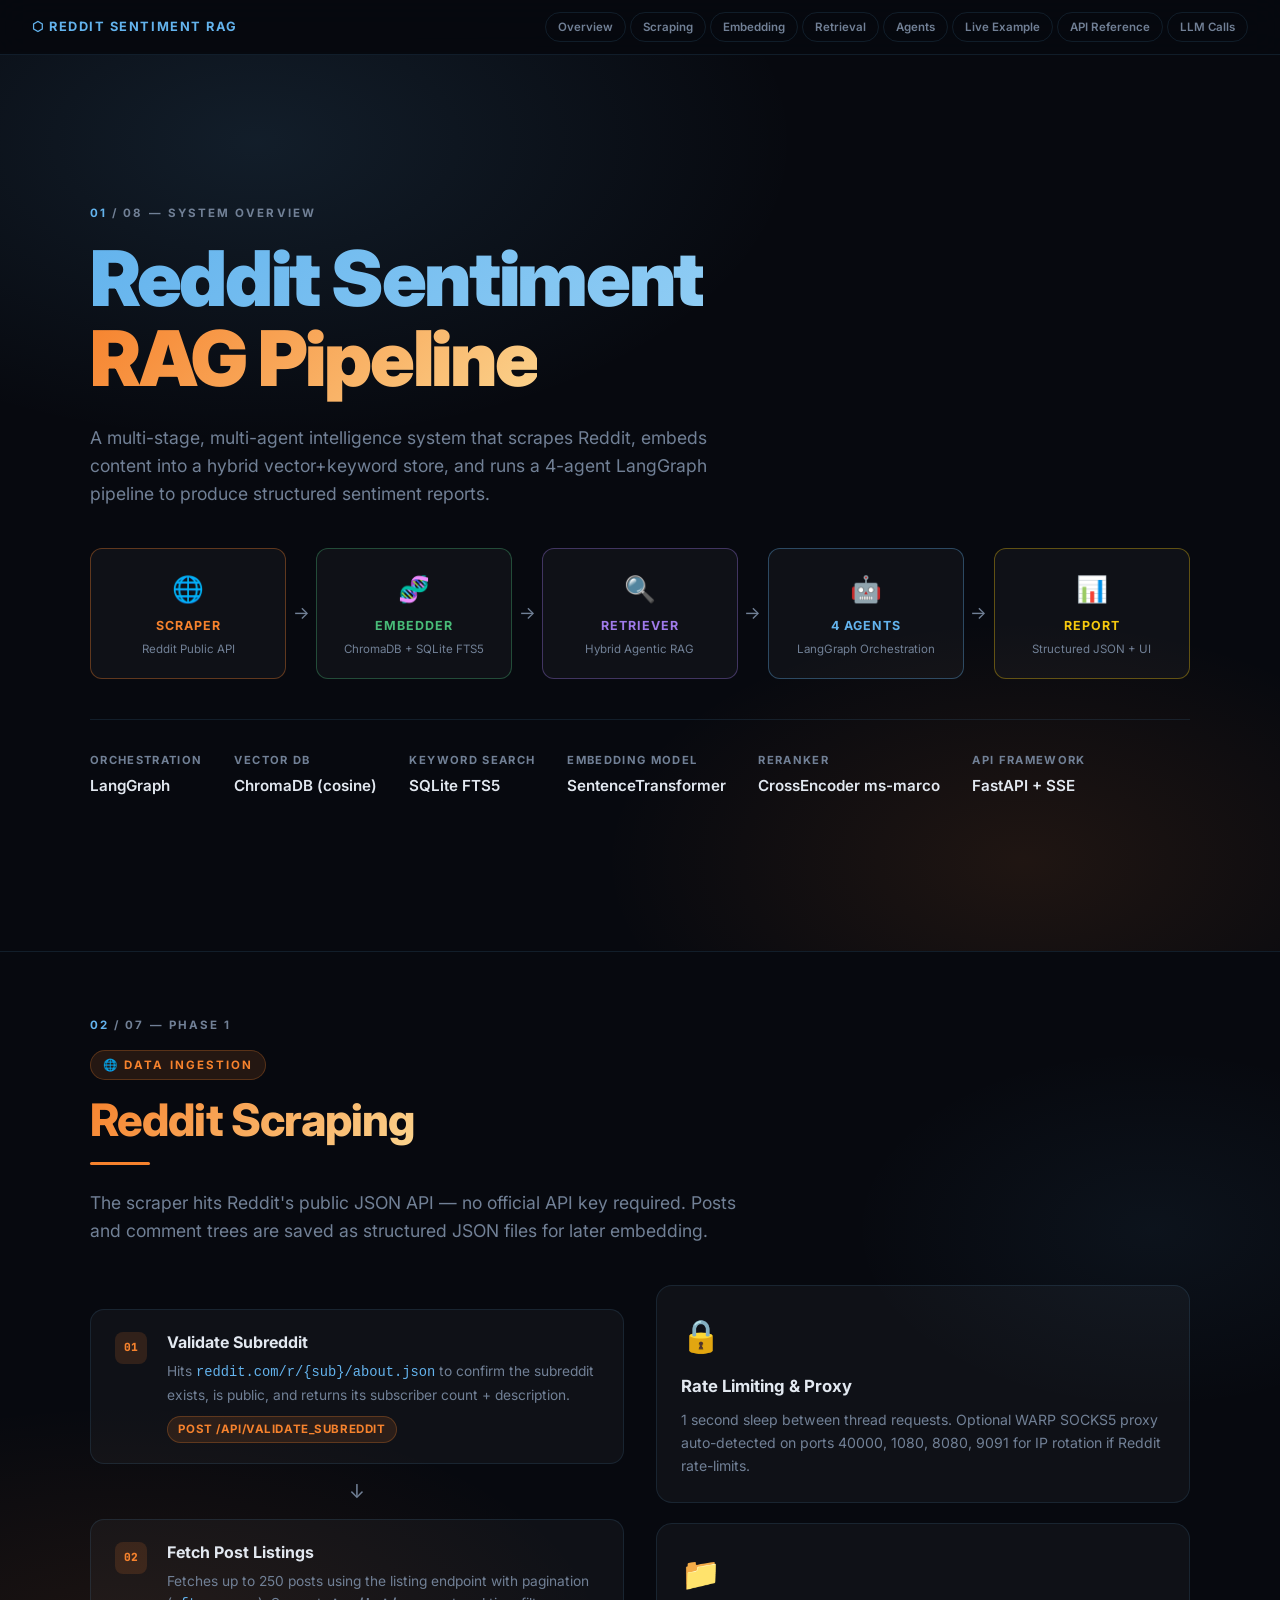
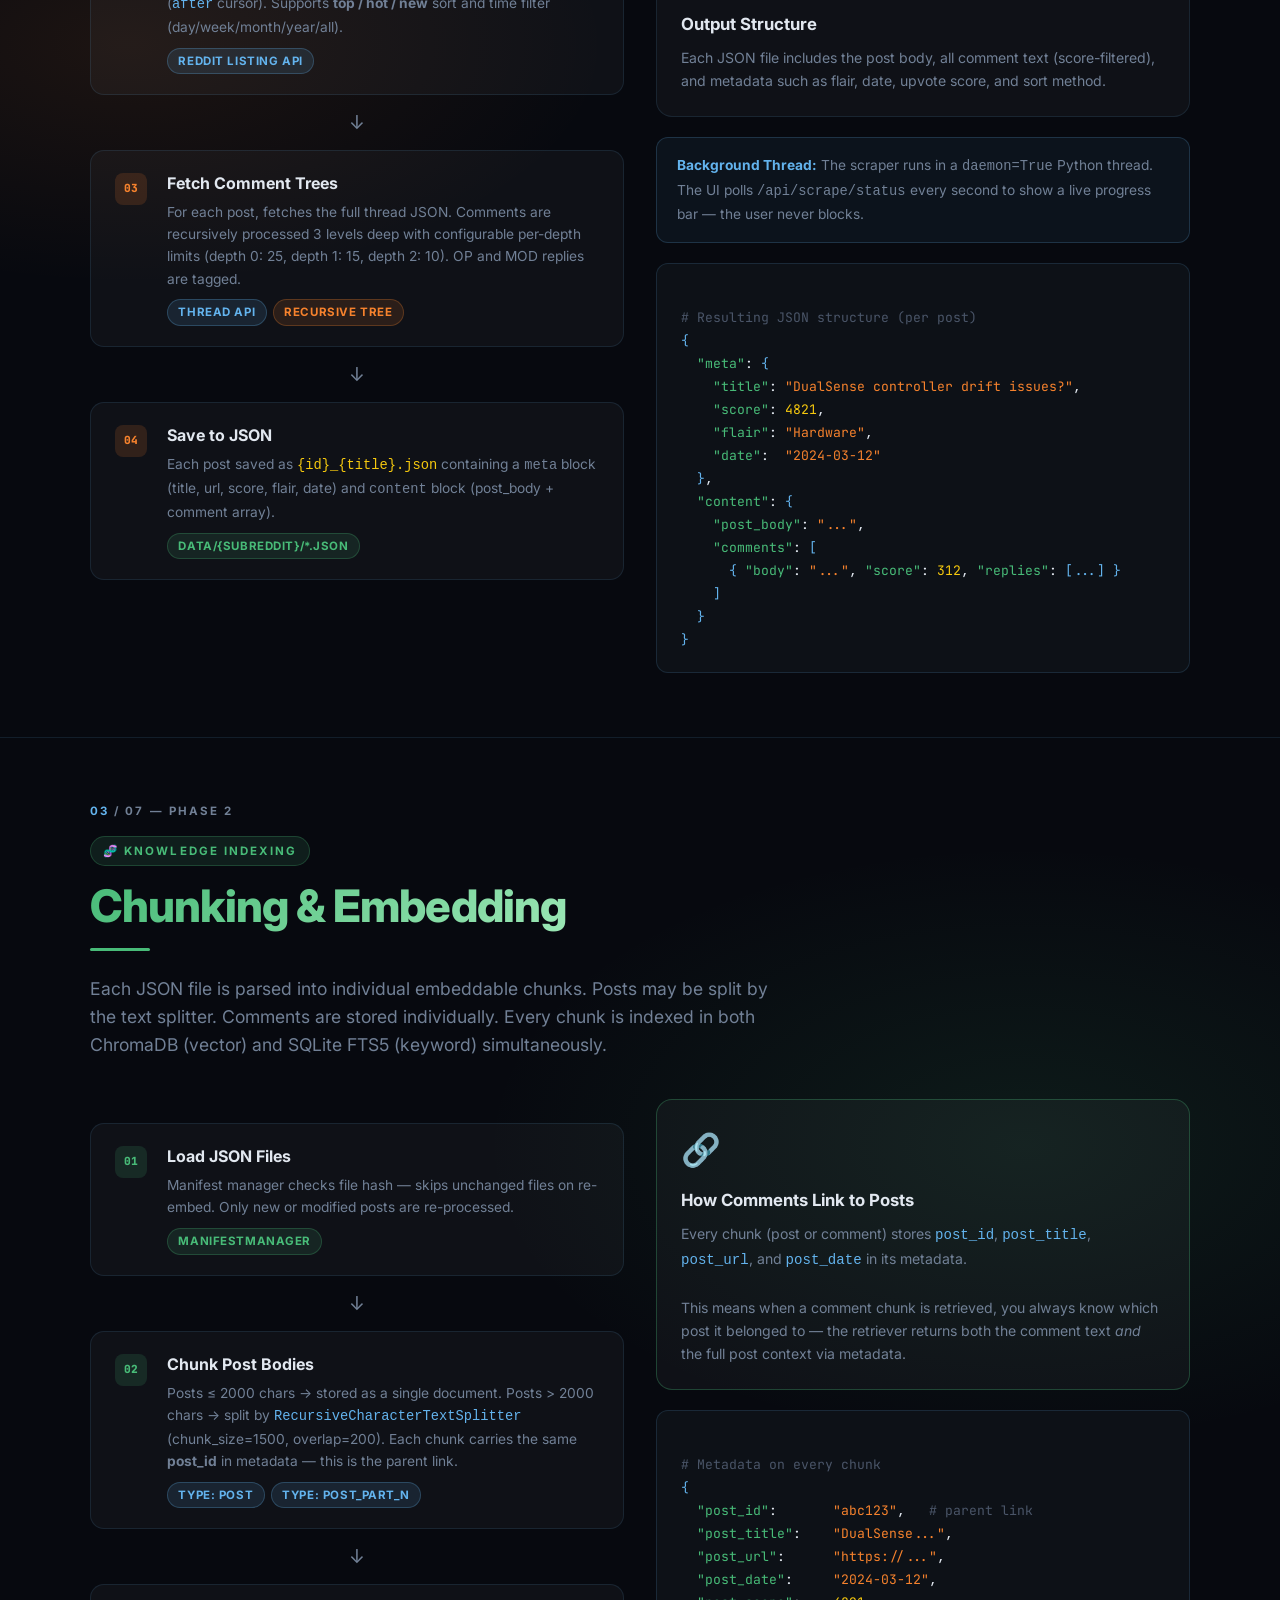
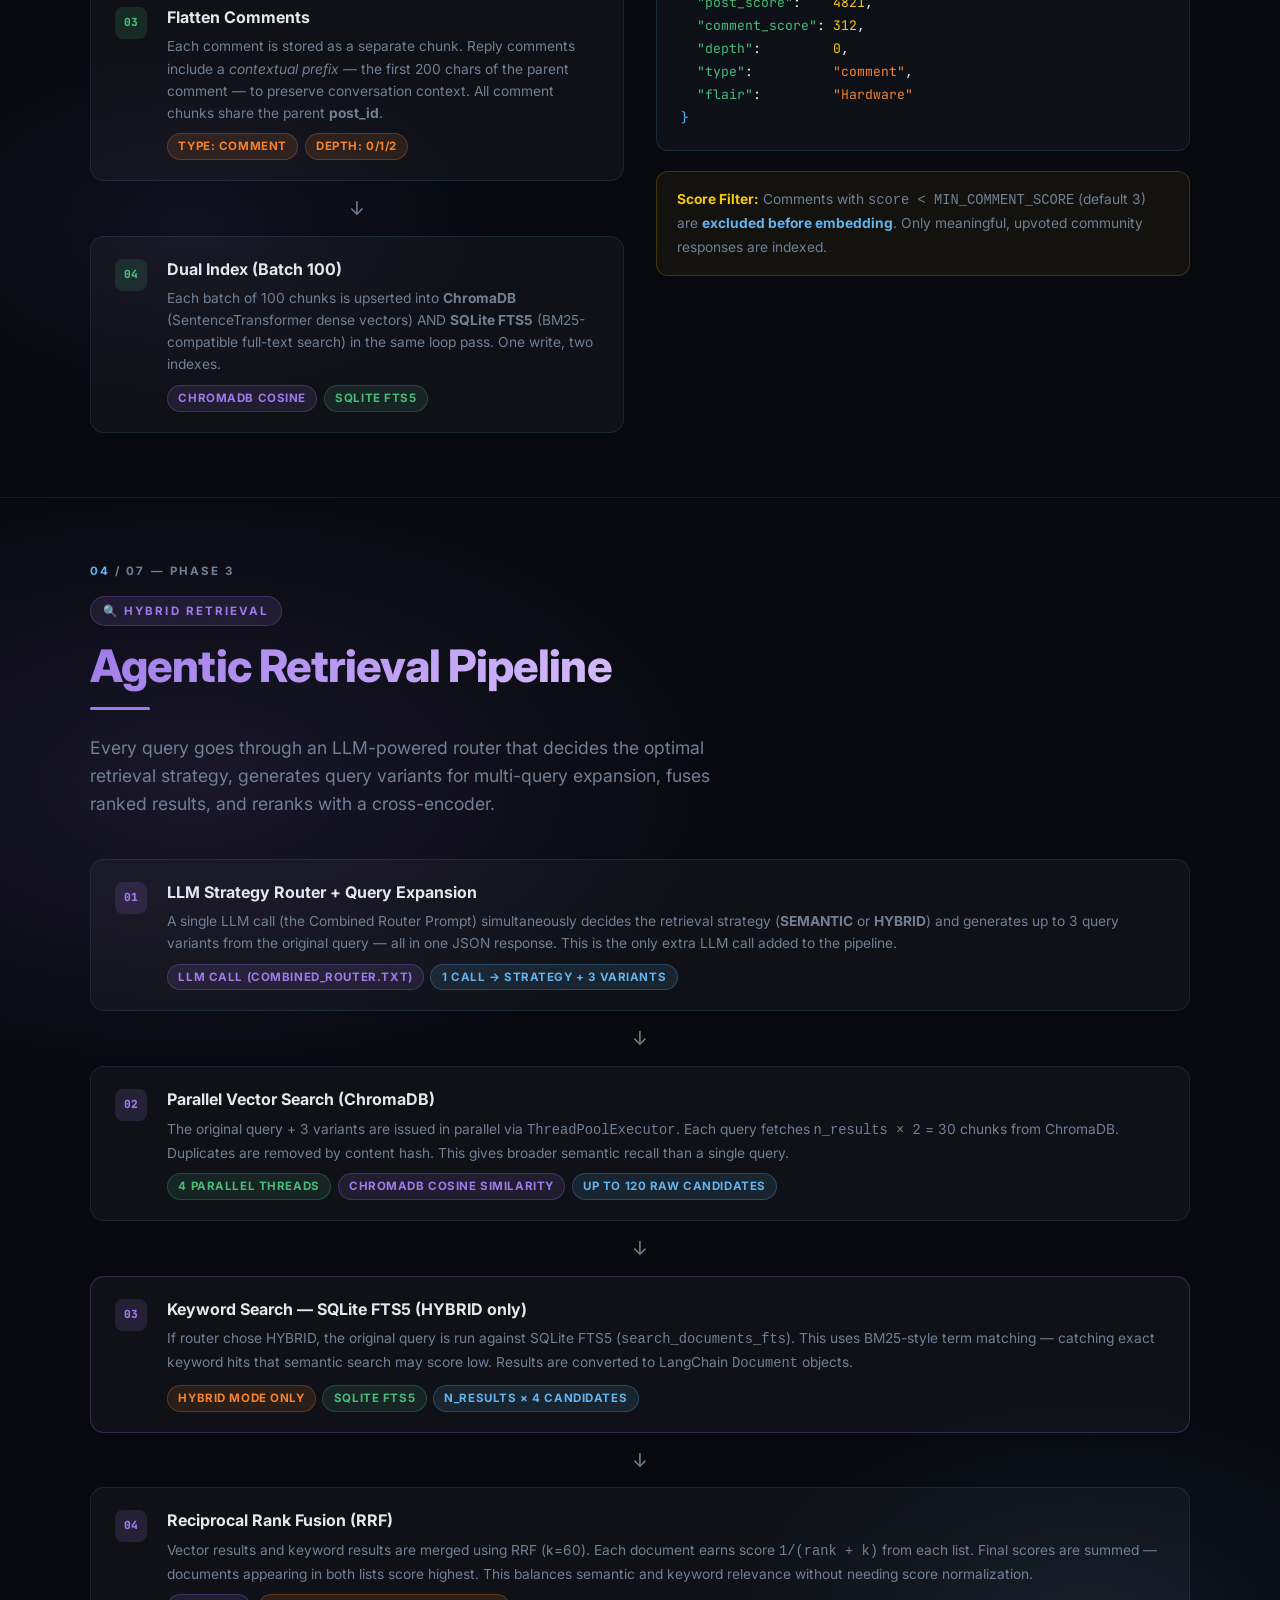
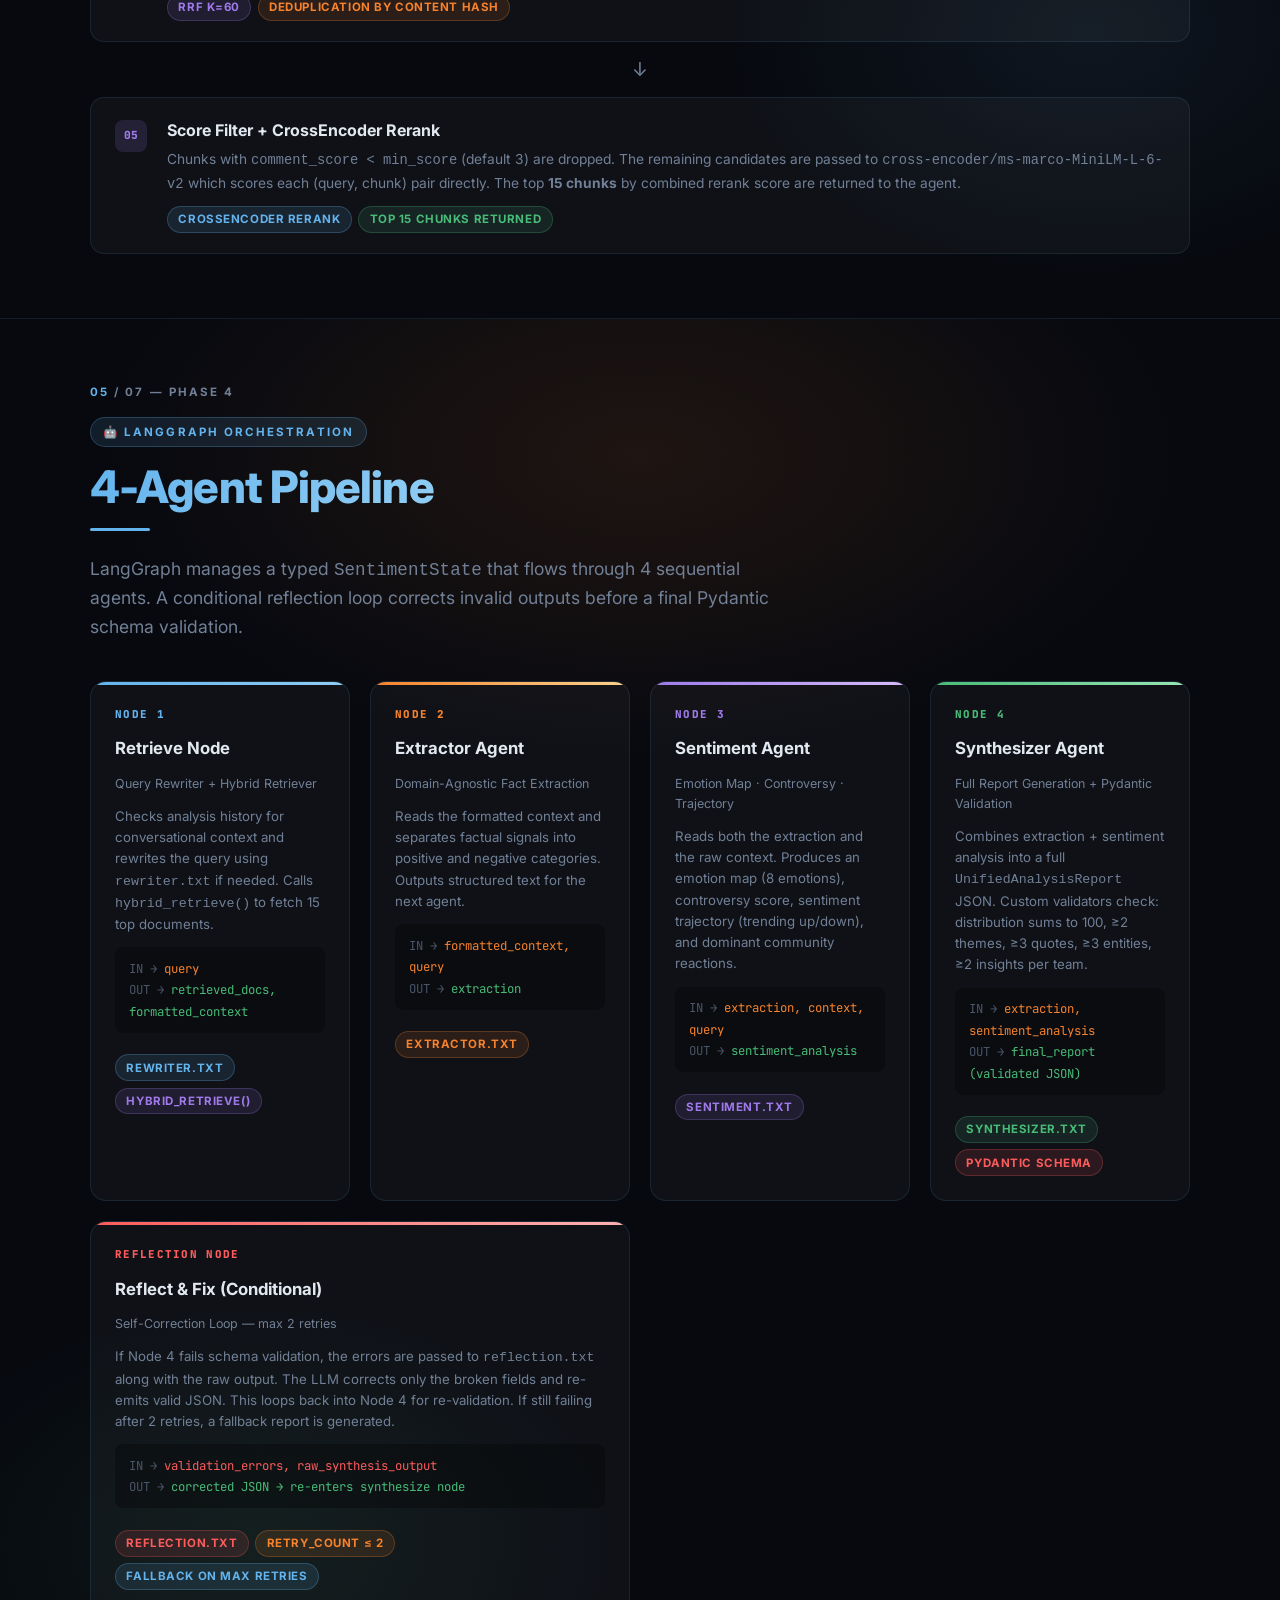
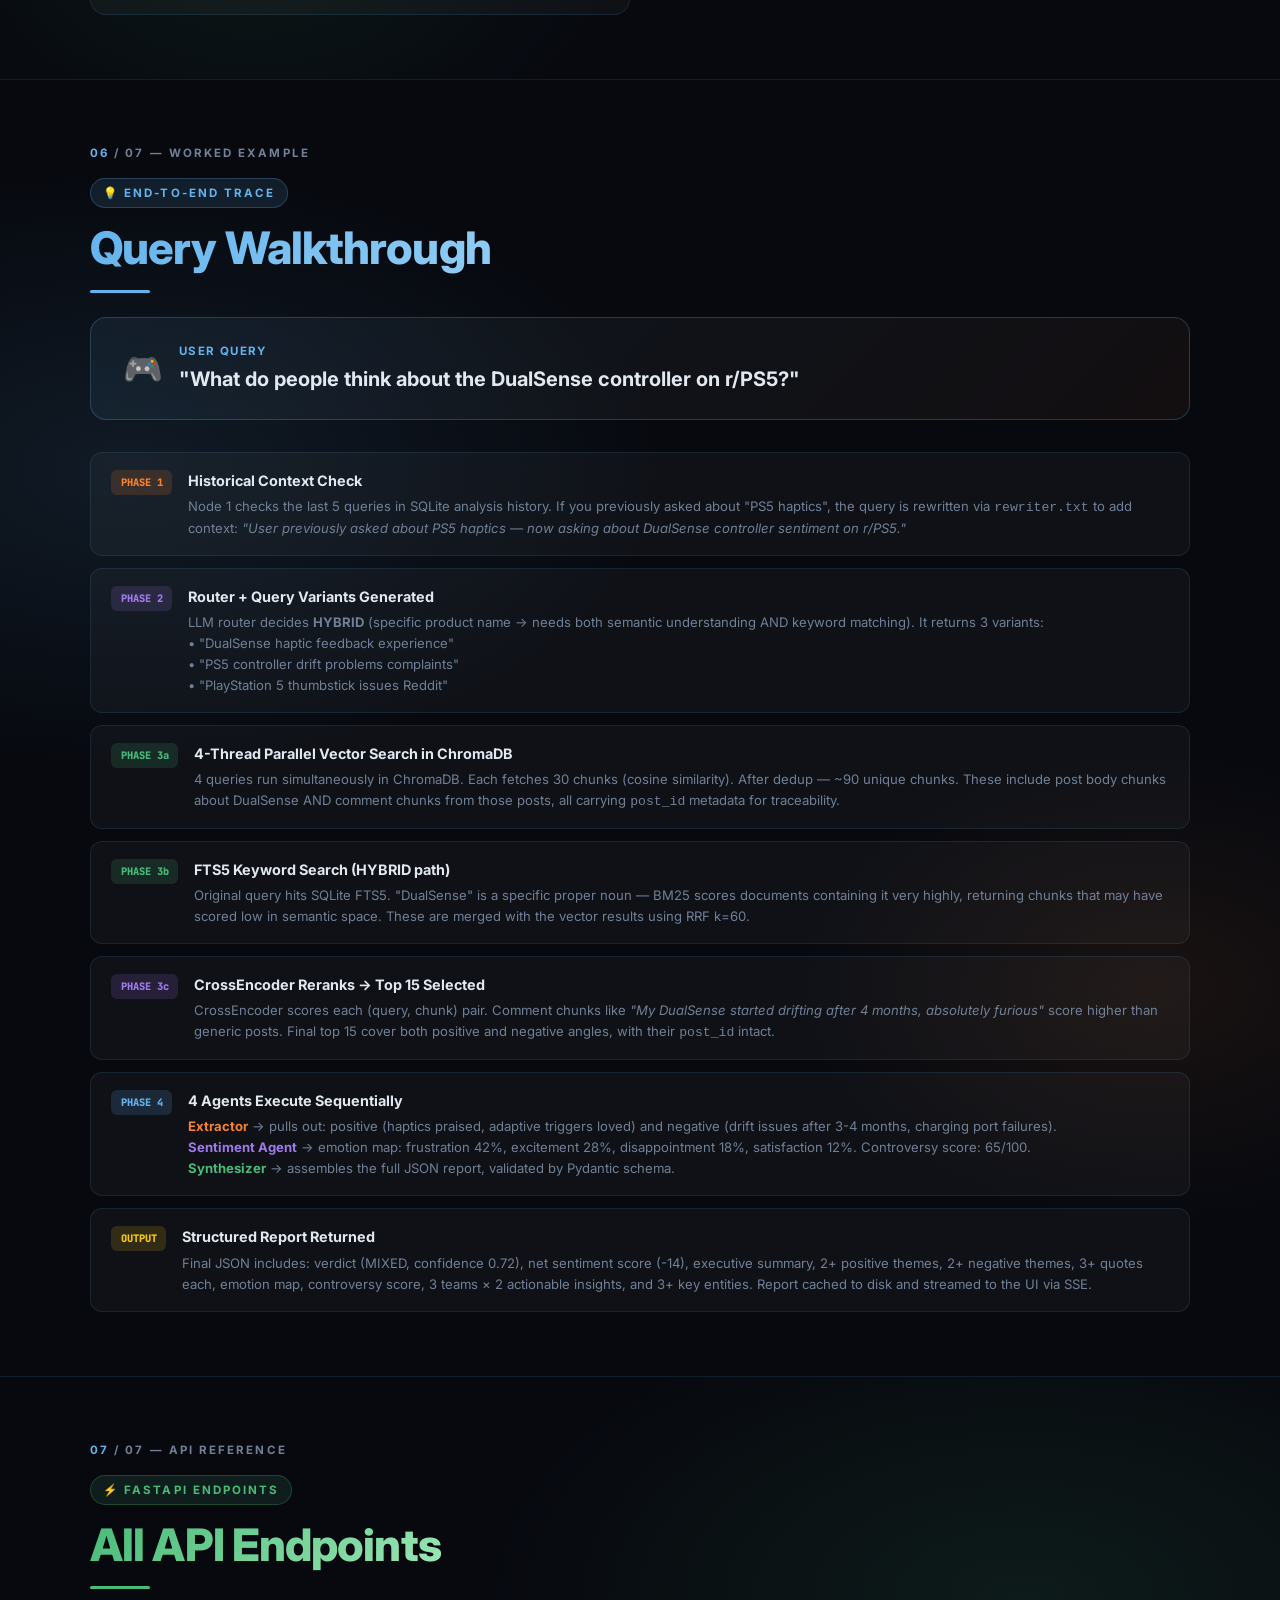
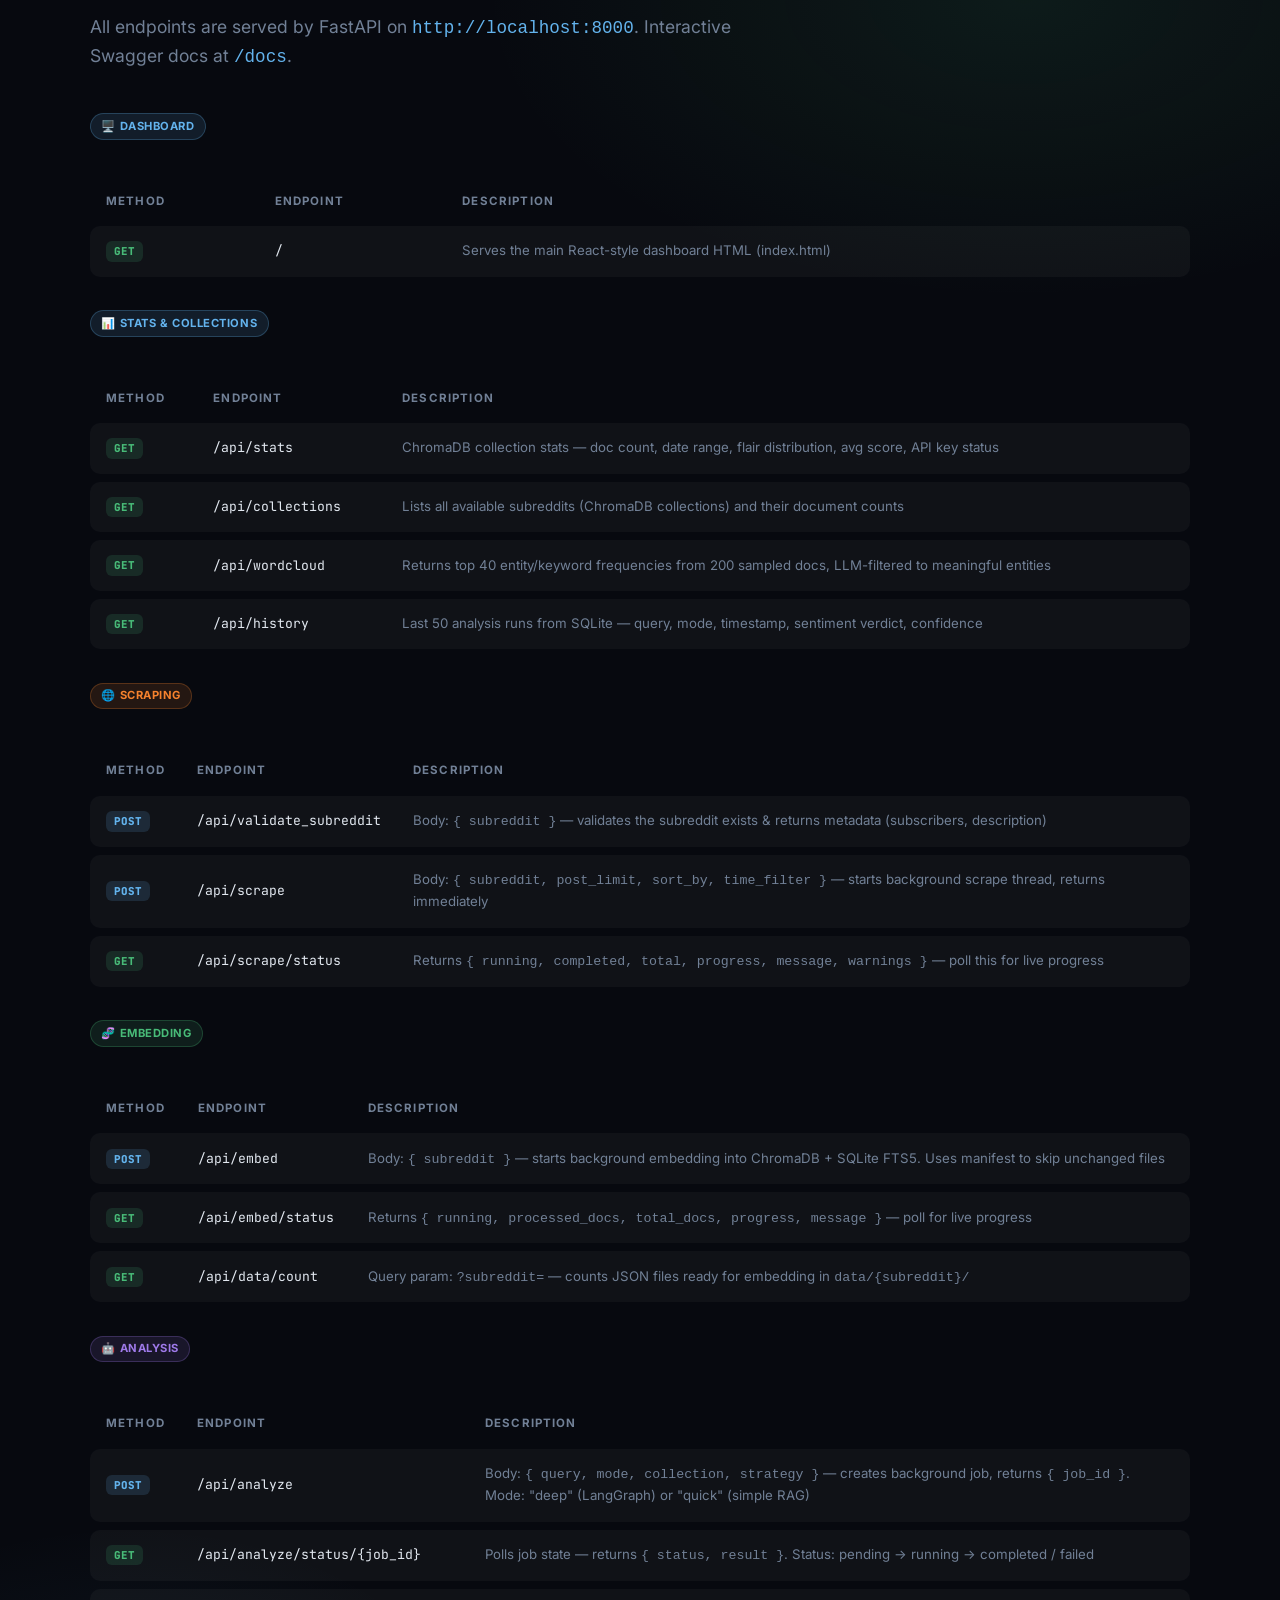
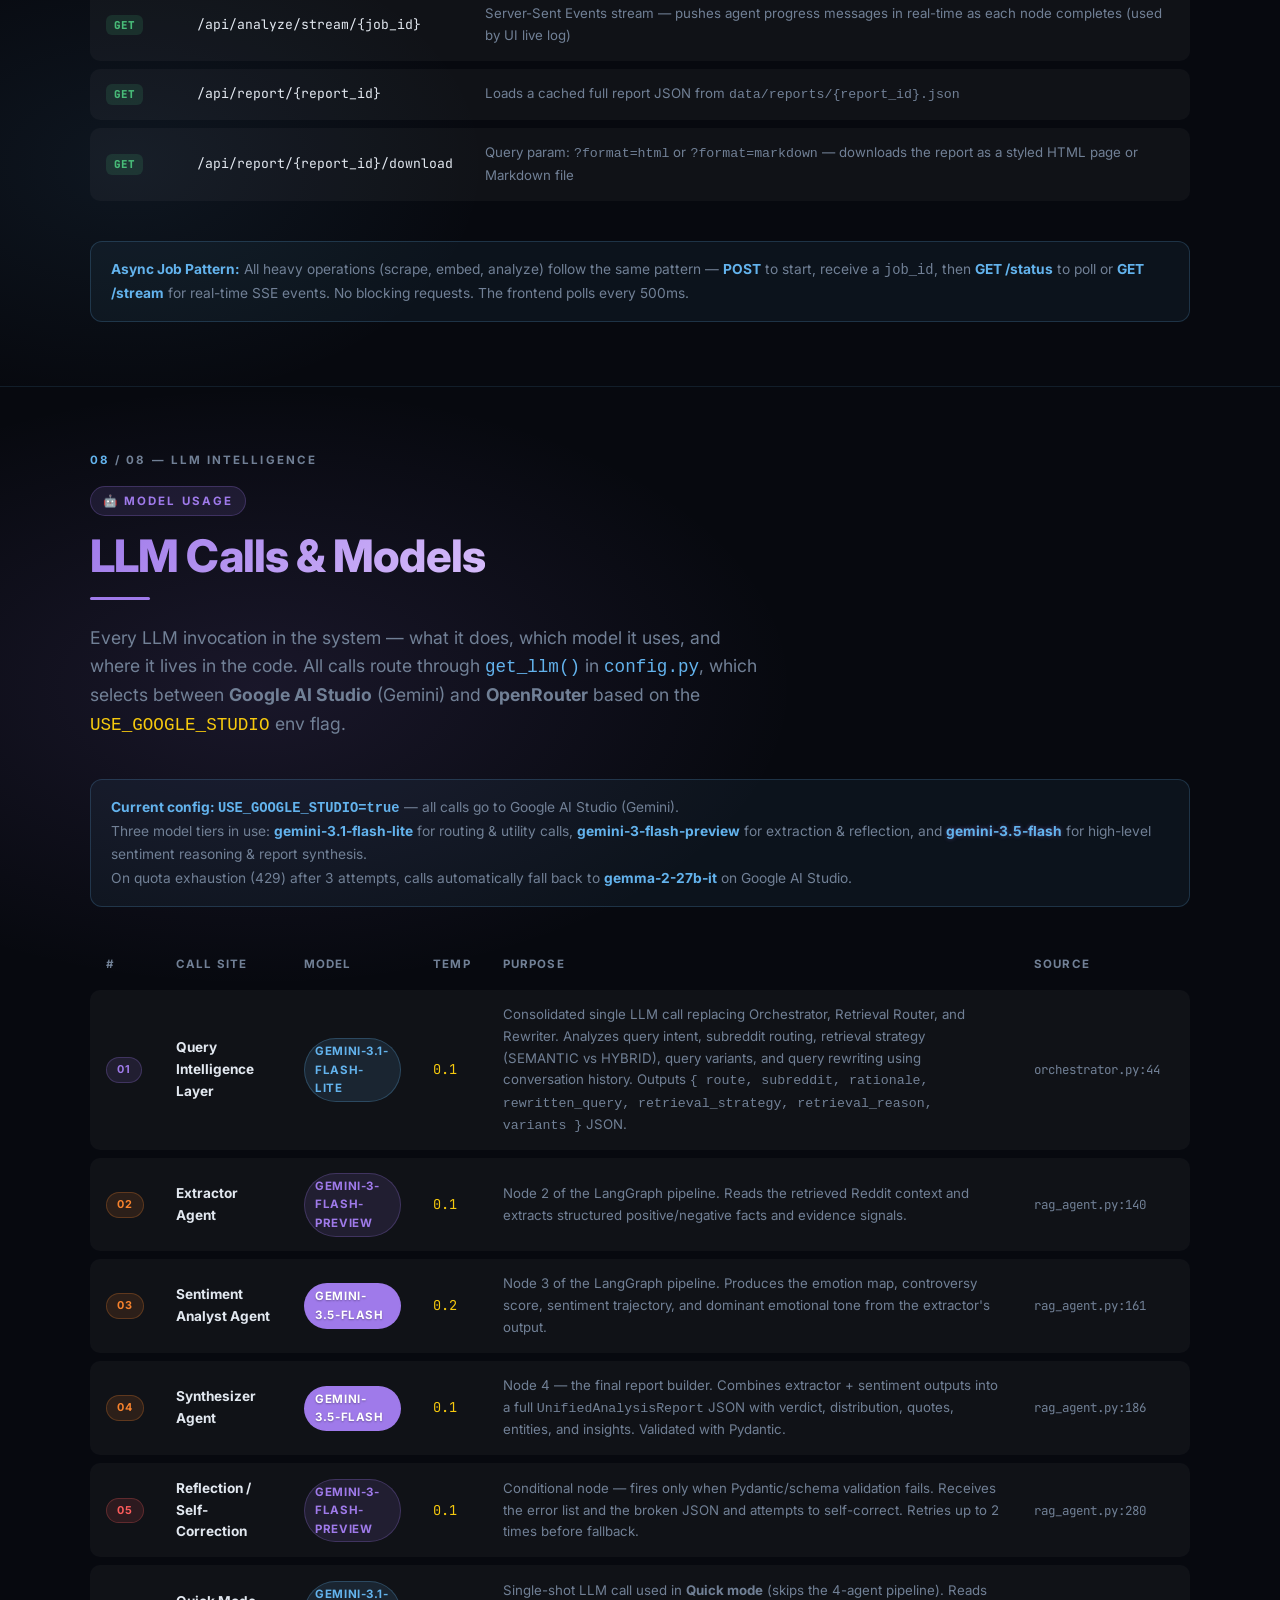
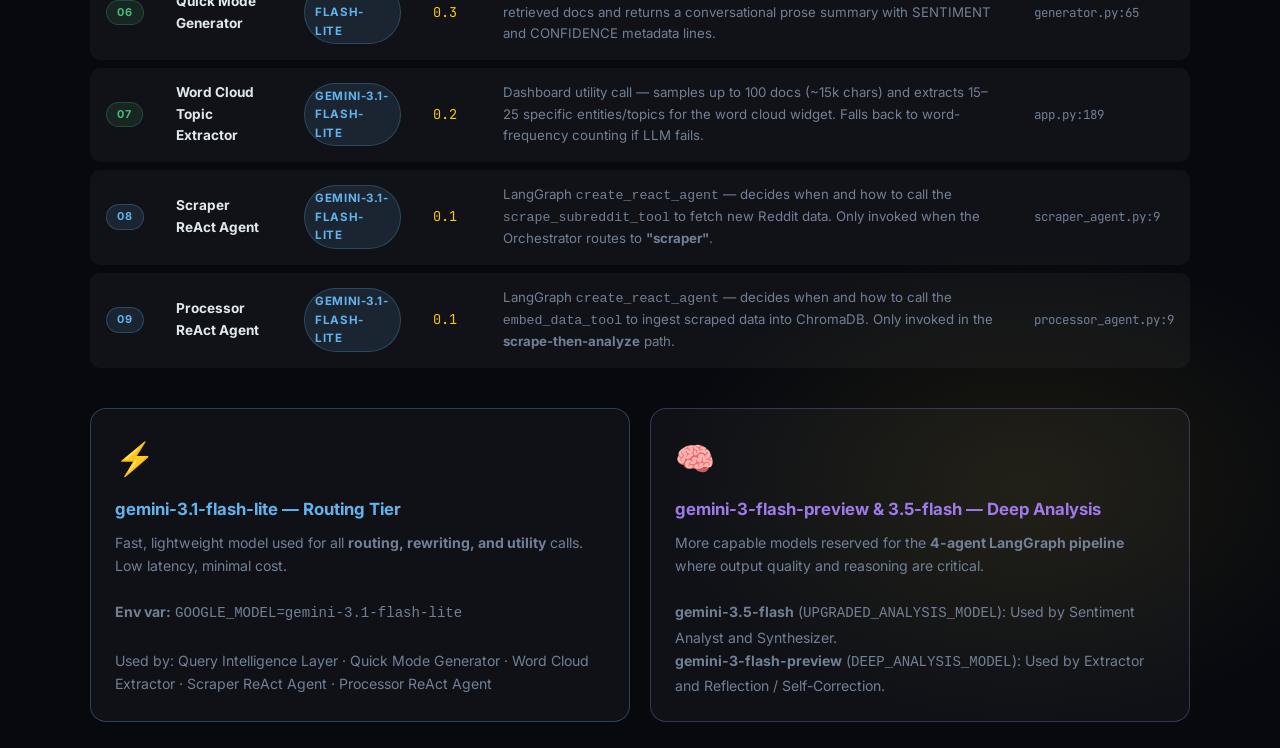
==== commit e1630578: "mid commit" ====
--- a/static/flow.html
+++ b/static/flow.html
@@ -105,6 +105,11 @@
         radial-gradient(ellipse 900px 500px at 80% 10%, rgba(72,187,120,0.10) 0%, transparent 60%),
         radial-gradient(ellipse 600px 400px at 10% 90%, rgba(99,179,237,0.08) 0%, transparent 60%);
     }
+    .slide-llm::before {
+      background:
+        radial-gradient(ellipse 900px 500px at 20% 15%, rgba(159,122,234,0.12) 0%, transparent 60%),
+        radial-gradient(ellipse 600px 400px at 80% 85%, rgba(246,201,14,0.08) 0%, transparent 60%);
+    }
 
     /* ===================== NAV ===================== */
     .nav {
@@ -601,6 +606,7 @@
     <a class="nav-pill" href="#agents">Agents</a>
     <a class="nav-pill" href="#example">Live Example</a>
     <a class="nav-pill" href="#api">API Reference</a>
+    <a class="nav-pill" href="#llm-calls">LLM Calls</a>
   </div>
 </nav>
 
@@ -609,7 +615,7 @@
   <!-- ==================== SLIDE 1: COVER ==================== -->
   <section class="slide slide-cover" id="cover">
     <div class="slide-inner">
-      <div class="slide-num"><span>01</span> / 07 — System Overview</div>
+      <div class="slide-num"><span>01</span> / 08 — System Overview</div>
       <h1 class="title">
         <span class="grad-blue">Reddit Sentiment</span><br />
         <span class="grad-orange">RAG Pipeline</span>
@@ -1267,6 +1273,142 @@
     </div>
   </section>
 
+  <!-- ==================== SLIDE 8: LLM CALLS & MODELS ==================== -->
+  <section class="slide slide-llm" id="llm-calls">
+    <div class="slide-inner">
+      <div class="slide-num"><span>08</span> / 08 — LLM Intelligence</div>
+      <div class="section-label sl-purple">🤖 Model Usage</div>
+      <h2 class="section-title"><span class="grad-purple">LLM Calls &amp; Models</span></h2>
+      <div class="divider div-purple"></div>
+      <p class="subtitle">
+        Every LLM invocation in the system — what it does, which model it uses, and where it lives in the code. All calls route through <code style="color:var(--accent)">get_llm()</code> in <code style="color:var(--accent)">config.py</code>, which selects between <strong>Google AI Studio</strong> (Gemini) and <strong>OpenRouter</strong> based on the <code style="color:var(--yellow)">USE_GOOGLE_STUDIO</code> env flag.
+      </p>
+
+      <!-- Provider Toggle Info -->
+      <div class="highlight-box" style="margin-bottom:2rem;">
+        <strong>Current config: <code>USE_GOOGLE_STUDIO=true</code></strong> — all calls go to Google AI Studio (Gemini).<br/>
+        Three model tiers in use: <span style="color:var(--accent);"><strong>gemini-3.1-flash-lite</strong></span> for routing &amp; utility calls, 
+        <span style="color:var(--purple);"><strong>gemini-3-flash-preview</strong></span> for extraction &amp; reflection, 
+        and <span style="color:var(--purple); text-shadow:0 0 4px rgba(159,122,234,0.4)"><strong>gemini-3.5-flash</strong></span> for high-level sentiment reasoning &amp; report synthesis.<br/>
+        On quota exhaustion (429) after 3 attempts, calls automatically fall back to <span style="color:var(--yellow);"><strong>gemma-2-27b-it</strong></span> on Google AI Studio.
+      </div>
+
+      <!-- LLM Calls Table -->
+      <table class="api-table">
+        <thead><tr>
+          <th>#</th><th>Call Site</th><th>Model</th><th>Temp</th><th>Purpose</th><th>Source</th>
+        </tr></thead>
+        <tbody>
+
+          <tr>
+            <td><span class="tag tag-purple" style="font-size:0.68rem;">01</span></td>
+            <td><span style="font-weight:700; color:var(--text);">Query Intelligence Layer</span></td>
+            <td><span class="tag tag-blue">gemini-3.1-flash-lite</span></td>
+            <td><code class="t-yellow" style="font-family:'JetBrains Mono',monospace;">0.1</code></td>
+            <td><span class="endpoint-desc">Consolidated single LLM call replacing Orchestrator, Retrieval Router, and Rewriter. Analyzes query intent, subreddit routing, retrieval strategy (SEMANTIC vs HYBRID), query variants, and query rewriting using conversation history. Outputs <code>{ route, subreddit, rationale, rewritten_query, retrieval_strategy, retrieval_reason, variants }</code> JSON.</span></td>
+            <td><code style="font-family:'JetBrains Mono',monospace; font-size:0.78rem; color:var(--muted);">orchestrator.py:44</code></td>
+          </tr>
+
+          <tr>
+            <td><span class="tag tag-orange" style="font-size:0.68rem;">02</span></td>
+            <td><span style="font-weight:700; color:var(--text);">Extractor Agent</span></td>
+            <td><span class="tag tag-purple">gemini-3-flash-preview</span></td>
+            <td><code class="t-yellow" style="font-family:'JetBrains Mono',monospace;">0.1</code></td>
+            <td><span class="endpoint-desc">Node 2 of the LangGraph pipeline. Reads the retrieved Reddit context and extracts structured positive/negative facts and evidence signals.</span></td>
+            <td><code style="font-family:'JetBrains Mono',monospace; font-size:0.78rem; color:var(--muted);">rag_agent.py:140</code></td>
+          </tr>
+
+          <tr>
+            <td><span class="tag tag-orange" style="font-size:0.68rem;">03</span></td>
+            <td><span style="font-weight:700; color:var(--text);">Sentiment Analyst Agent</span></td>
+            <td><span class="tag tag-purple" style="background:var(--purple); color:#fff; text-shadow:0 1px 2px rgba(0,0,0,0.3)">gemini-3.5-flash</span></td>
+            <td><code class="t-yellow" style="font-family:'JetBrains Mono',monospace;">0.2</code></td>
+            <td><span class="endpoint-desc">Node 3 of the LangGraph pipeline. Produces the emotion map, controversy score, sentiment trajectory, and dominant emotional tone from the extractor's output.</span></td>
+            <td><code style="font-family:'JetBrains Mono',monospace; font-size:0.78rem; color:var(--muted);">rag_agent.py:161</code></td>
+          </tr>
+
+          <tr>
+            <td><span class="tag tag-orange" style="font-size:0.68rem;">04</span></td>
+            <td><span style="font-weight:700; color:var(--text);">Synthesizer Agent</span></td>
+            <td><span class="tag tag-purple" style="background:var(--purple); color:#fff; text-shadow:0 1px 2px rgba(0,0,0,0.3)">gemini-3.5-flash</span></td>
+            <td><code class="t-yellow" style="font-family:'JetBrains Mono',monospace;">0.1</code></td>
+            <td><span class="endpoint-desc">Node 4 — the final report builder. Combines extractor + sentiment outputs into a full <code>UnifiedAnalysisReport</code> JSON with verdict, distribution, quotes, entities, and insights. Validated with Pydantic.</span></td>
+            <td><code style="font-family:'JetBrains Mono',monospace; font-size:0.78rem; color:var(--muted);">rag_agent.py:186</code></td>
+          </tr>
+
+          <tr>
+            <td><span class="tag tag-red" style="font-size:0.68rem;">05</span></td>
+            <td><span style="font-weight:700; color:var(--text);">Reflection / Self-Correction</span></td>
+            <td><span class="tag tag-purple">gemini-3-flash-preview</span></td>
+            <td><code class="t-yellow" style="font-family:'JetBrains Mono',monospace;">0.1</code></td>
+            <td><span class="endpoint-desc">Conditional node — fires only when Pydantic/schema validation fails. Receives the error list and the broken JSON and attempts to self-correct. Retries up to 2 times before fallback.</span></td>
+            <td><code style="font-family:'JetBrains Mono',monospace; font-size:0.78rem; color:var(--muted);">rag_agent.py:280</code></td>
+          </tr>
+
+          <tr>
+            <td><span class="tag tag-green" style="font-size:0.68rem;">06</span></td>
+            <td><span style="font-weight:700; color:var(--text);">Quick Mode Generator</span></td>
+            <td><span class="tag tag-blue">gemini-3.1-flash-lite</span></td>
+            <td><code class="t-yellow" style="font-family:'JetBrains Mono',monospace;">0.3</code></td>
+            <td><span class="endpoint-desc">Single-shot LLM call used in <strong>Quick mode</strong> (skips the 4-agent pipeline). Reads retrieved docs and returns a conversational prose summary with SENTIMENT and CONFIDENCE metadata lines.</span></td>
+            <td><code style="font-family:'JetBrains Mono',monospace; font-size:0.78rem; color:var(--muted);">generator.py:65</code></td>
+          </tr>
+
+          <tr>
+            <td><span class="tag tag-green" style="font-size:0.68rem;">07</span></td>
+            <td><span style="font-weight:700; color:var(--text);">Word Cloud Topic Extractor</span></td>
+            <td><span class="tag tag-blue">gemini-3.1-flash-lite</span></td>
+            <td><code class="t-yellow" style="font-family:'JetBrains Mono',monospace;">0.2</code></td>
+            <td><span class="endpoint-desc">Dashboard utility call — samples up to 100 docs (~15k chars) and extracts 15–25 specific entities/topics for the word cloud widget. Falls back to word-frequency counting if LLM fails.</span></td>
+            <td><code style="font-family:'JetBrains Mono',monospace; font-size:0.78rem; color:var(--muted);">app.py:189</code></td>
+          </tr>
+
+          <tr>
+            <td><span class="tag tag-blue" style="font-size:0.68rem;">08</span></td>
+            <td><span style="font-weight:700; color:var(--text);">Scraper ReAct Agent</span></td>
+            <td><span class="tag tag-blue">gemini-3.1-flash-lite</span></td>
+            <td><code class="t-yellow" style="font-family:'JetBrains Mono',monospace;">0.1</code></td>
+            <td><span class="endpoint-desc">LangGraph <code>create_react_agent</code> — decides when and how to call the <code>scrape_subreddit_tool</code> to fetch new Reddit data. Only invoked when the Orchestrator routes to <strong>"scraper"</strong>.</span></td>
+            <td><code style="font-family:'JetBrains Mono',monospace; font-size:0.78rem; color:var(--muted);">scraper_agent.py:9</code></td>
+          </tr>
+
+          <tr>
+            <td><span class="tag tag-blue" style="font-size:0.68rem;">09</span></td>
+            <td><span style="font-weight:700; color:var(--text);">Processor ReAct Agent</span></td>
+            <td><span class="tag tag-blue">gemini-3.1-flash-lite</span></td>
+            <td><code class="t-yellow" style="font-family:'JetBrains Mono',monospace;">0.1</code></td>
+            <td><span class="endpoint-desc">LangGraph <code>create_react_agent</code> — decides when and how to call the <code>embed_data_tool</code> to ingest scraped data into ChromaDB. Only invoked in the <strong>scrape-then-analyze</strong> path.</span></td>
+            <td><code style="font-family:'JetBrains Mono',monospace; font-size:0.78rem; color:var(--muted);">processor_agent.py:9</code></td>
+          </tr>
+
+        </tbody>
+      </table>
+
+      <!-- Model Tier Summary -->
+      <div style="display:grid; grid-template-columns:1fr 1fr; gap:1.25rem; margin-top:2rem;">
+        <div class="card" style="border-color:rgba(99,179,237,0.3);">
+          <div class="card-icon">⚡</div>
+          <div class="card-title" style="color:var(--accent);">gemini-3.1-flash-lite — Routing Tier</div>
+          <div class="card-body">
+            Fast, lightweight model used for all <strong>routing, rewriting, and utility</strong> calls. Low latency, minimal cost.<br/><br/>
+            <strong>Env var:</strong> <code>GOOGLE_MODEL=gemini-3.1-flash-lite</code><br/><br/>
+            <span style="color:var(--muted);">Used by: Query Intelligence Layer · Quick Mode Generator · Word Cloud Extractor · Scraper ReAct Agent · Processor ReAct Agent</span>
+          </div>
+        </div>
+        <div class="card" style="border-color:rgba(159,122,234,0.3);">
+          <div class="card-icon">🧠</div>
+          <div class="card-title" style="color:var(--purple);">gemini-3-flash-preview &amp; 3.5-flash — Deep Analysis</div>
+          <div class="card-body">
+            More capable models reserved for the <strong>4-agent LangGraph pipeline</strong> where output quality and reasoning are critical.<br/><br/>
+            <strong>gemini-3.5-flash</strong> (<code>UPGRADED_ANALYSIS_MODEL</code>): Used by Sentiment Analyst and Synthesizer.<br/>
+            <strong>gemini-3-flash-preview</strong> (<code>DEEP_ANALYSIS_MODEL</code>): Used by Extractor and Reflection / Self-Correction.
+          </div>
+        </div>
+      </div>
+
+    </div>
+  </section>
+
 </div>
 
 </body>
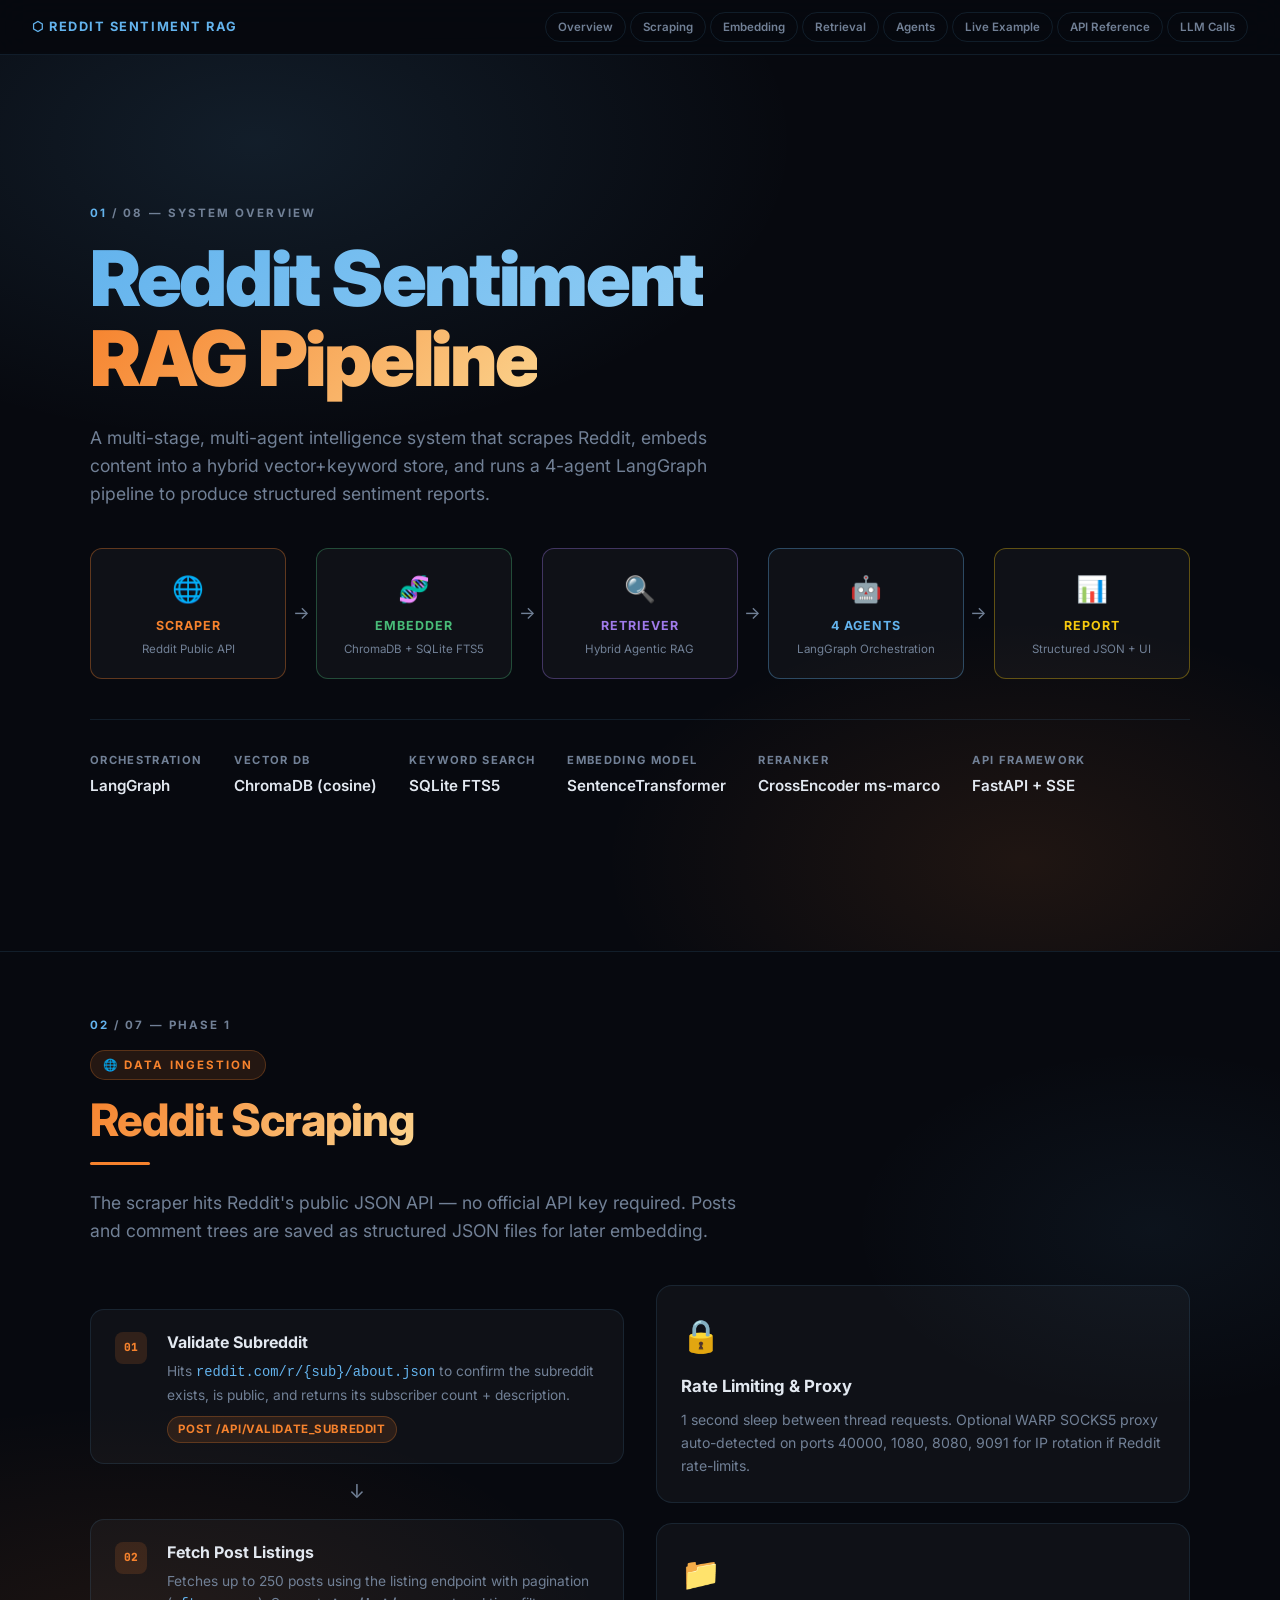
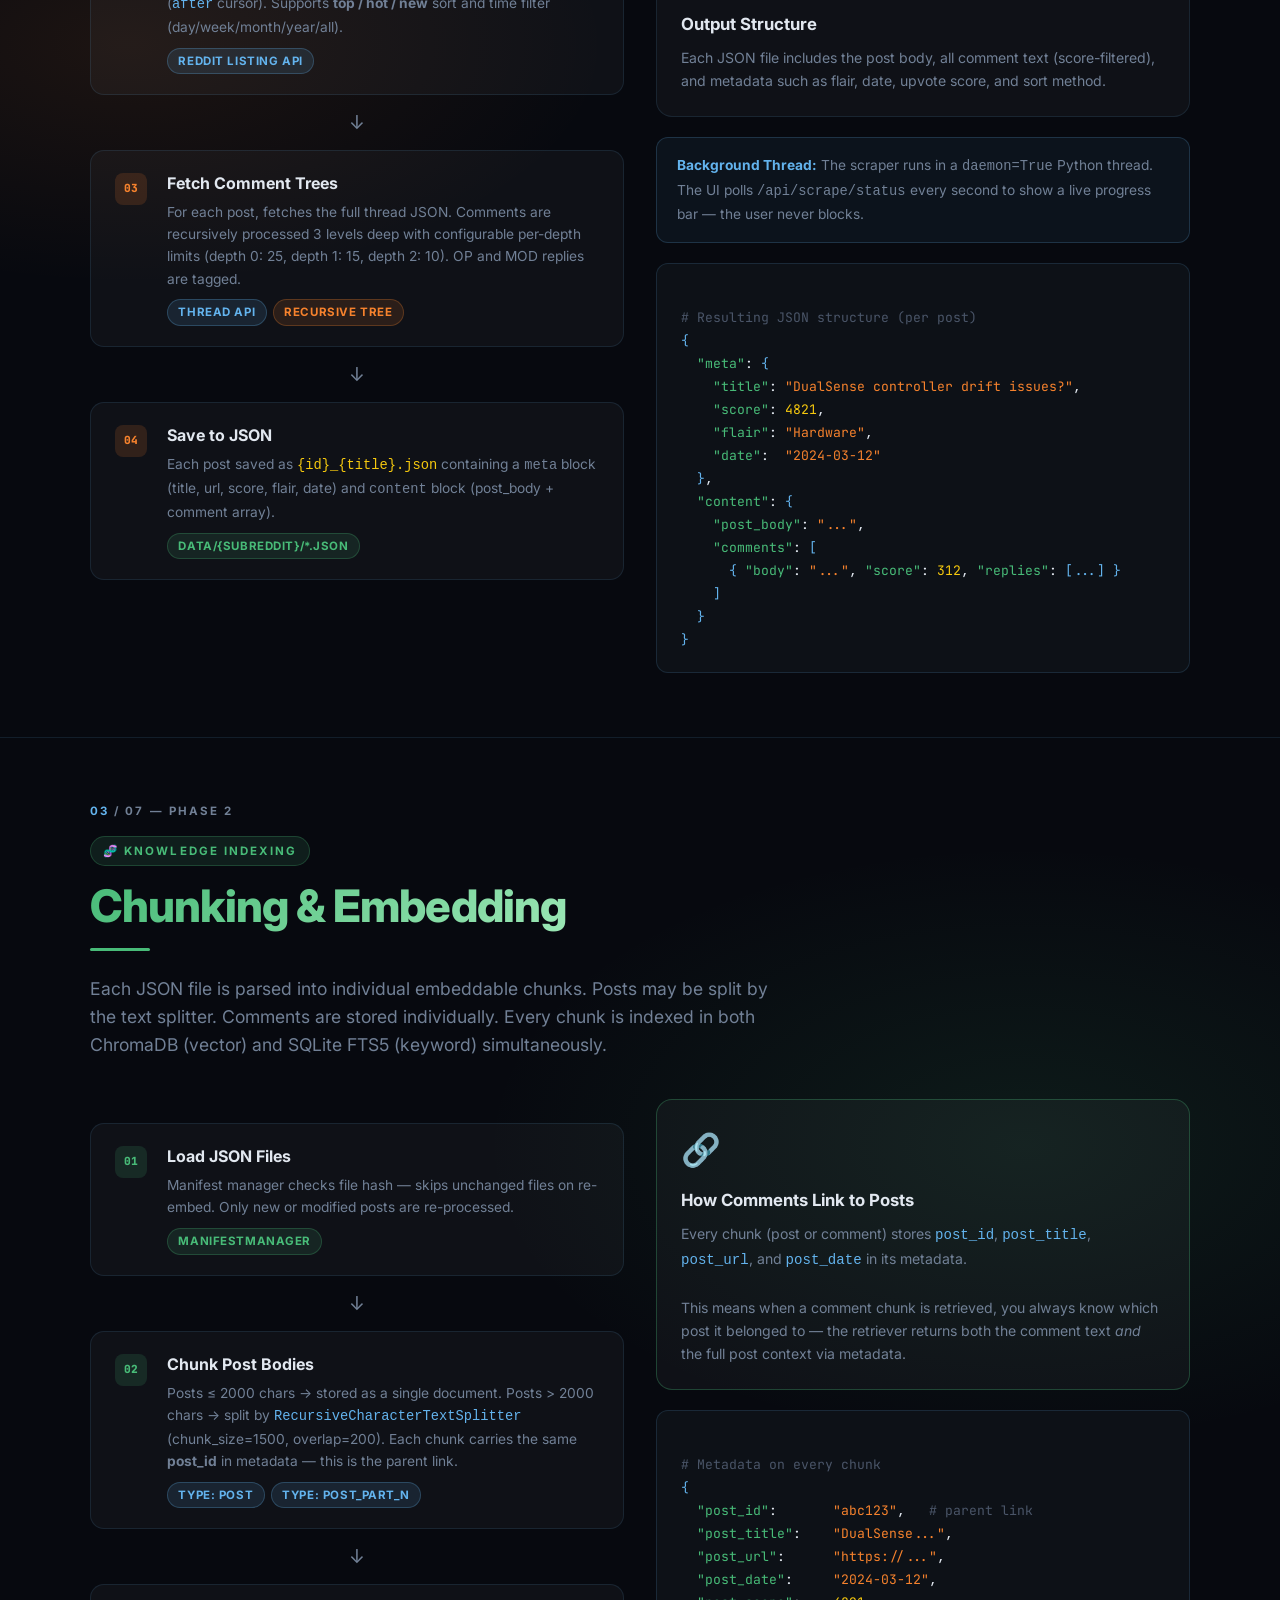
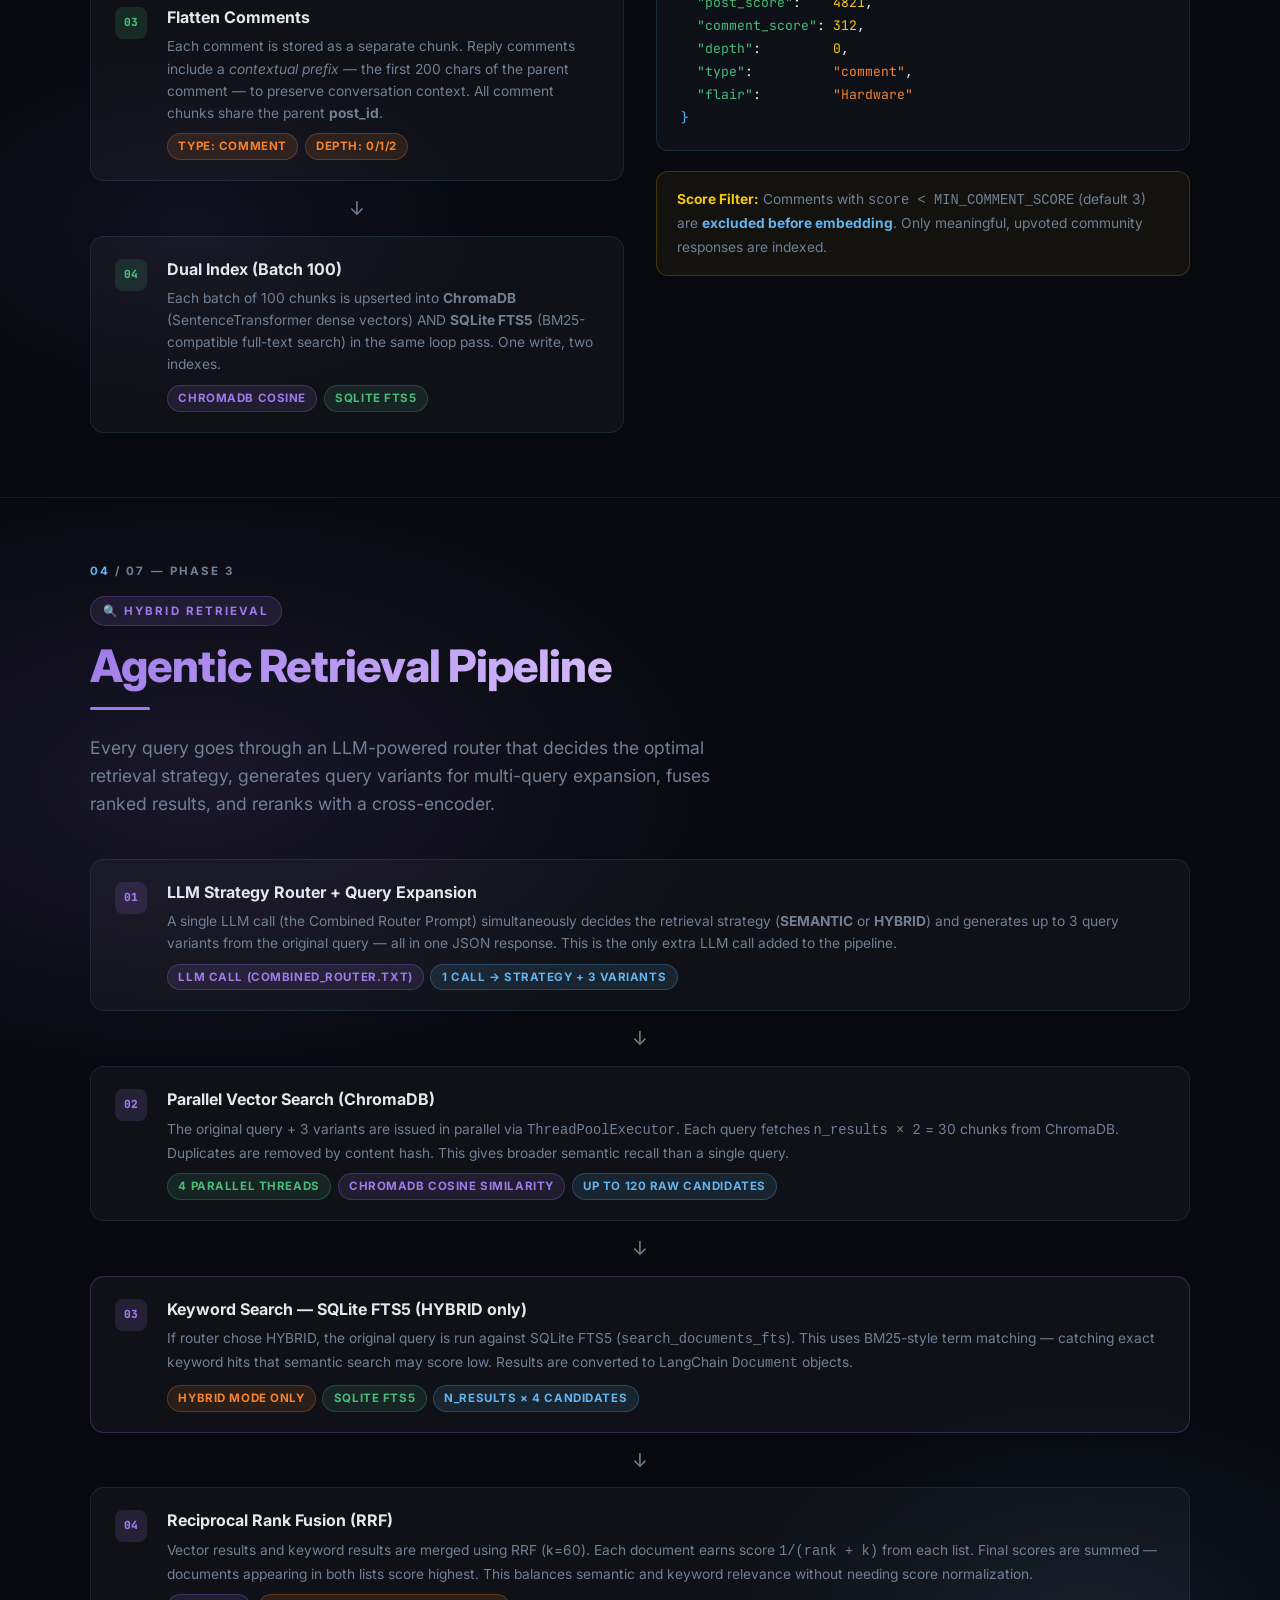
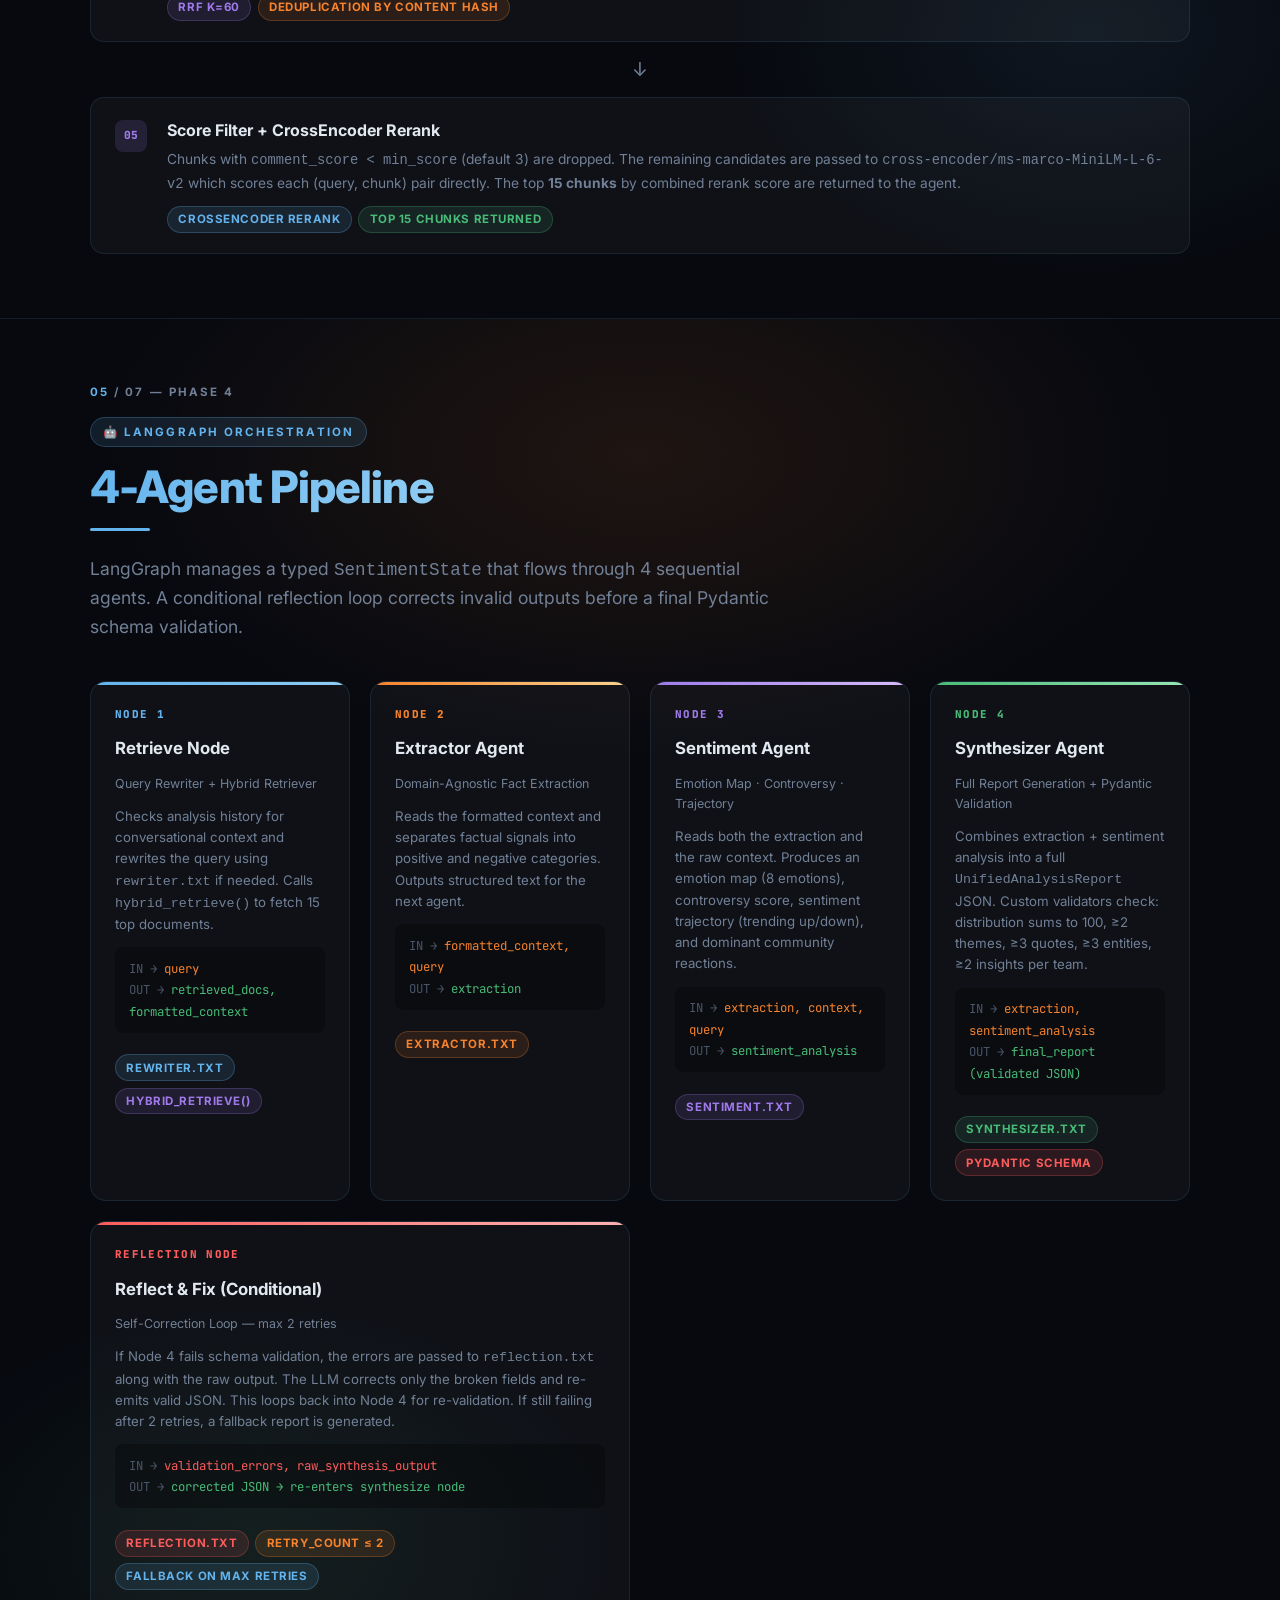
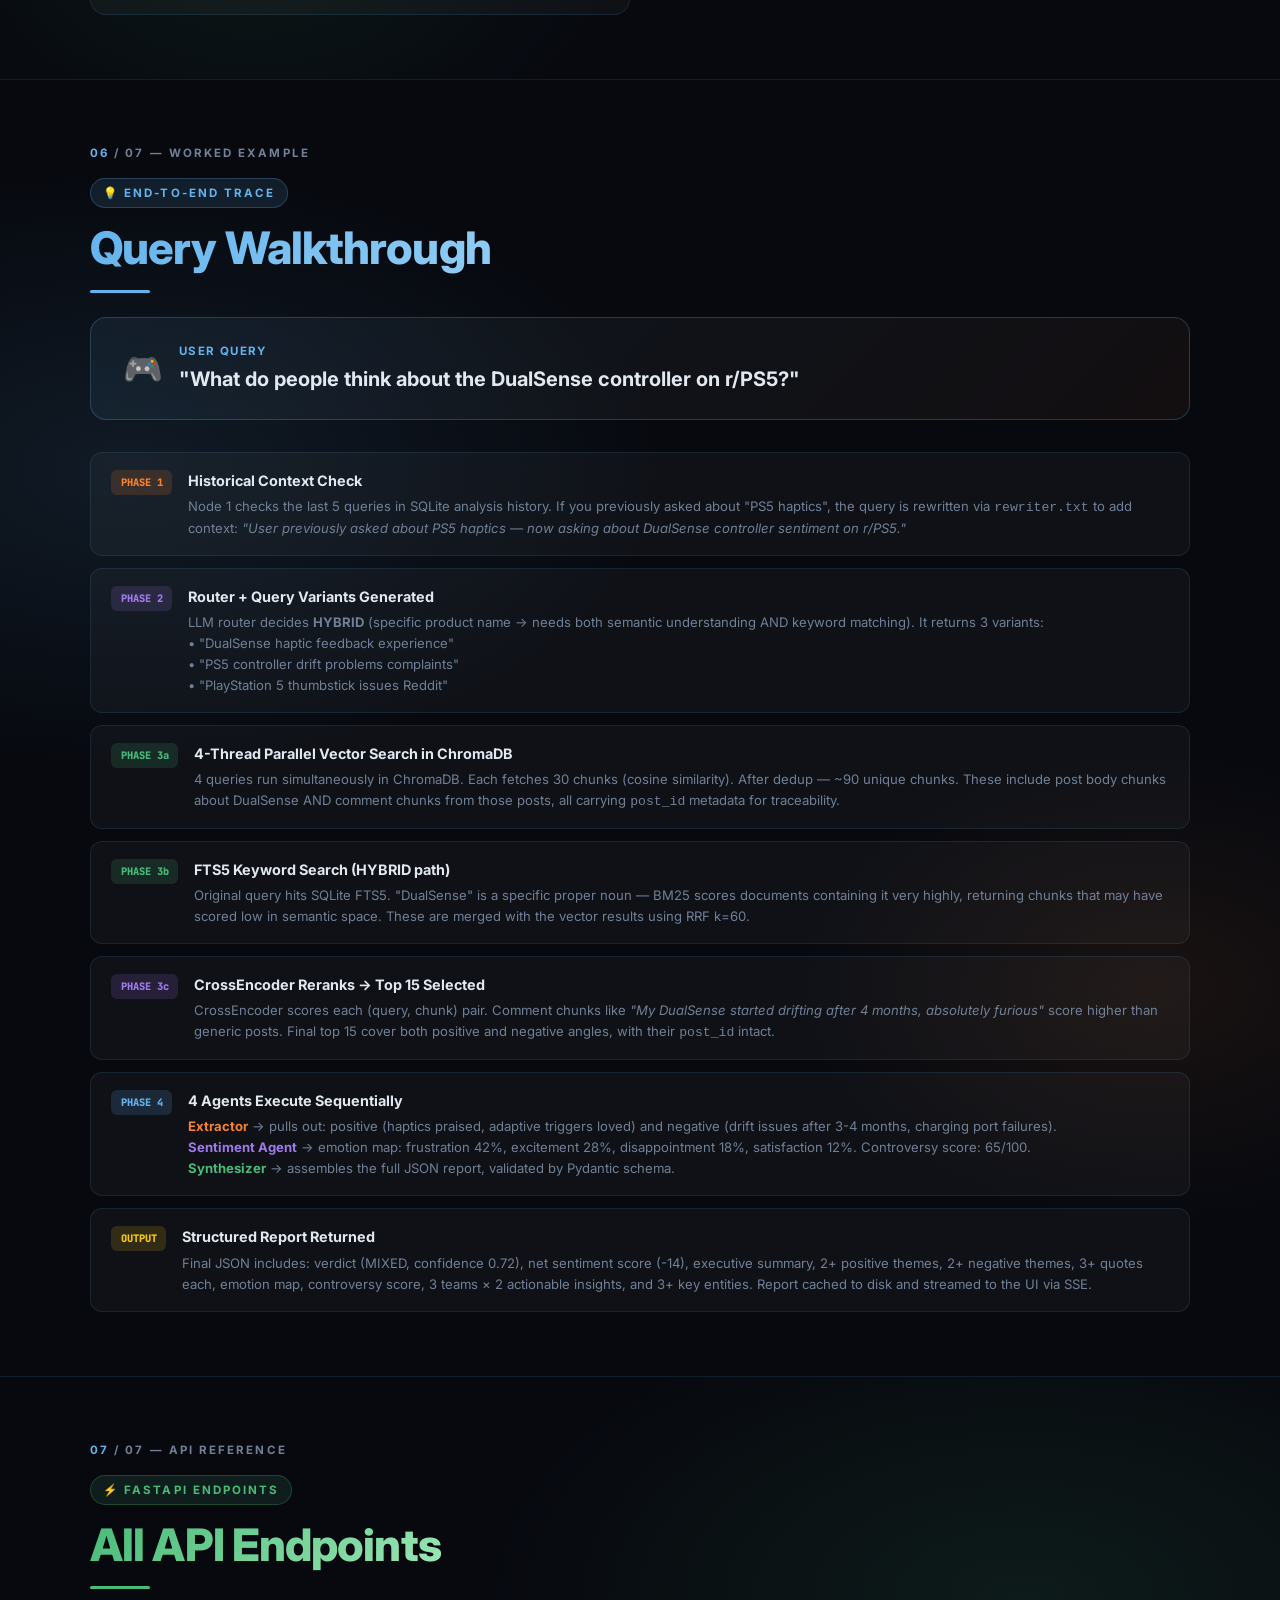
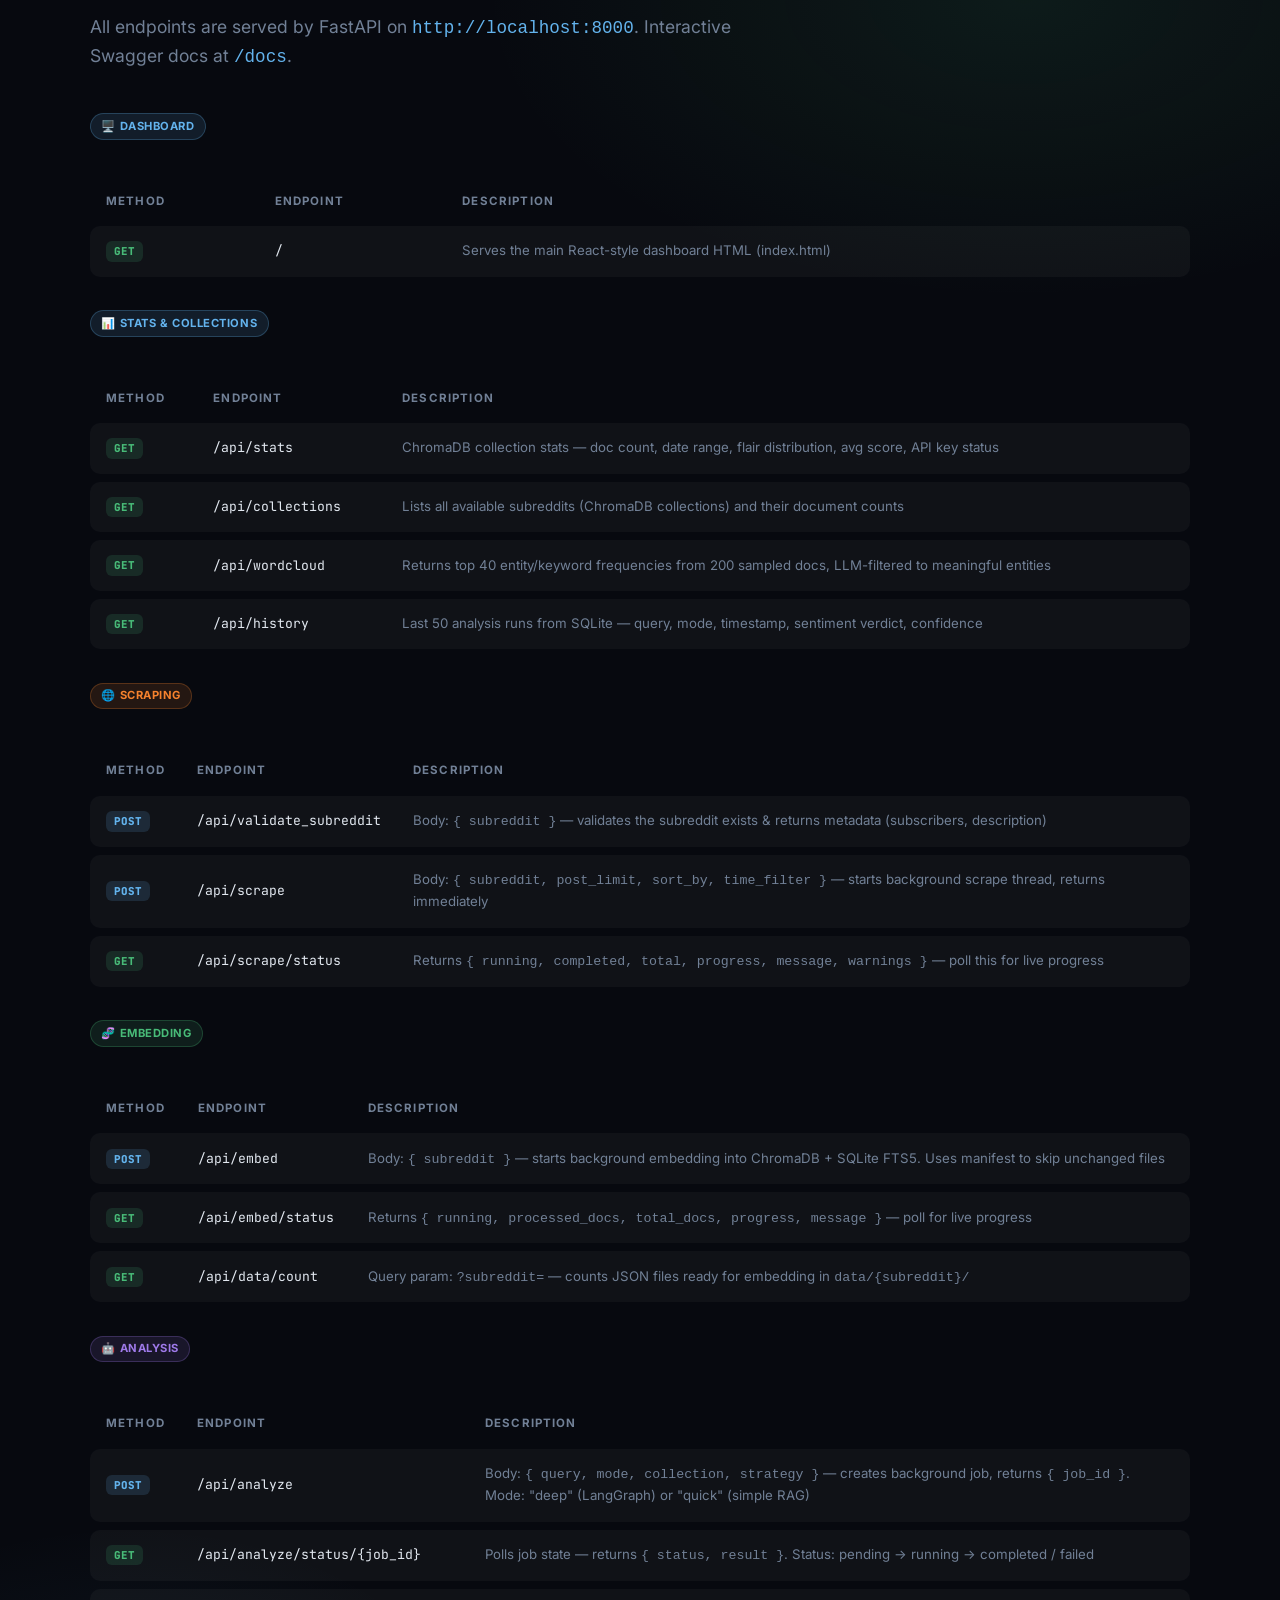
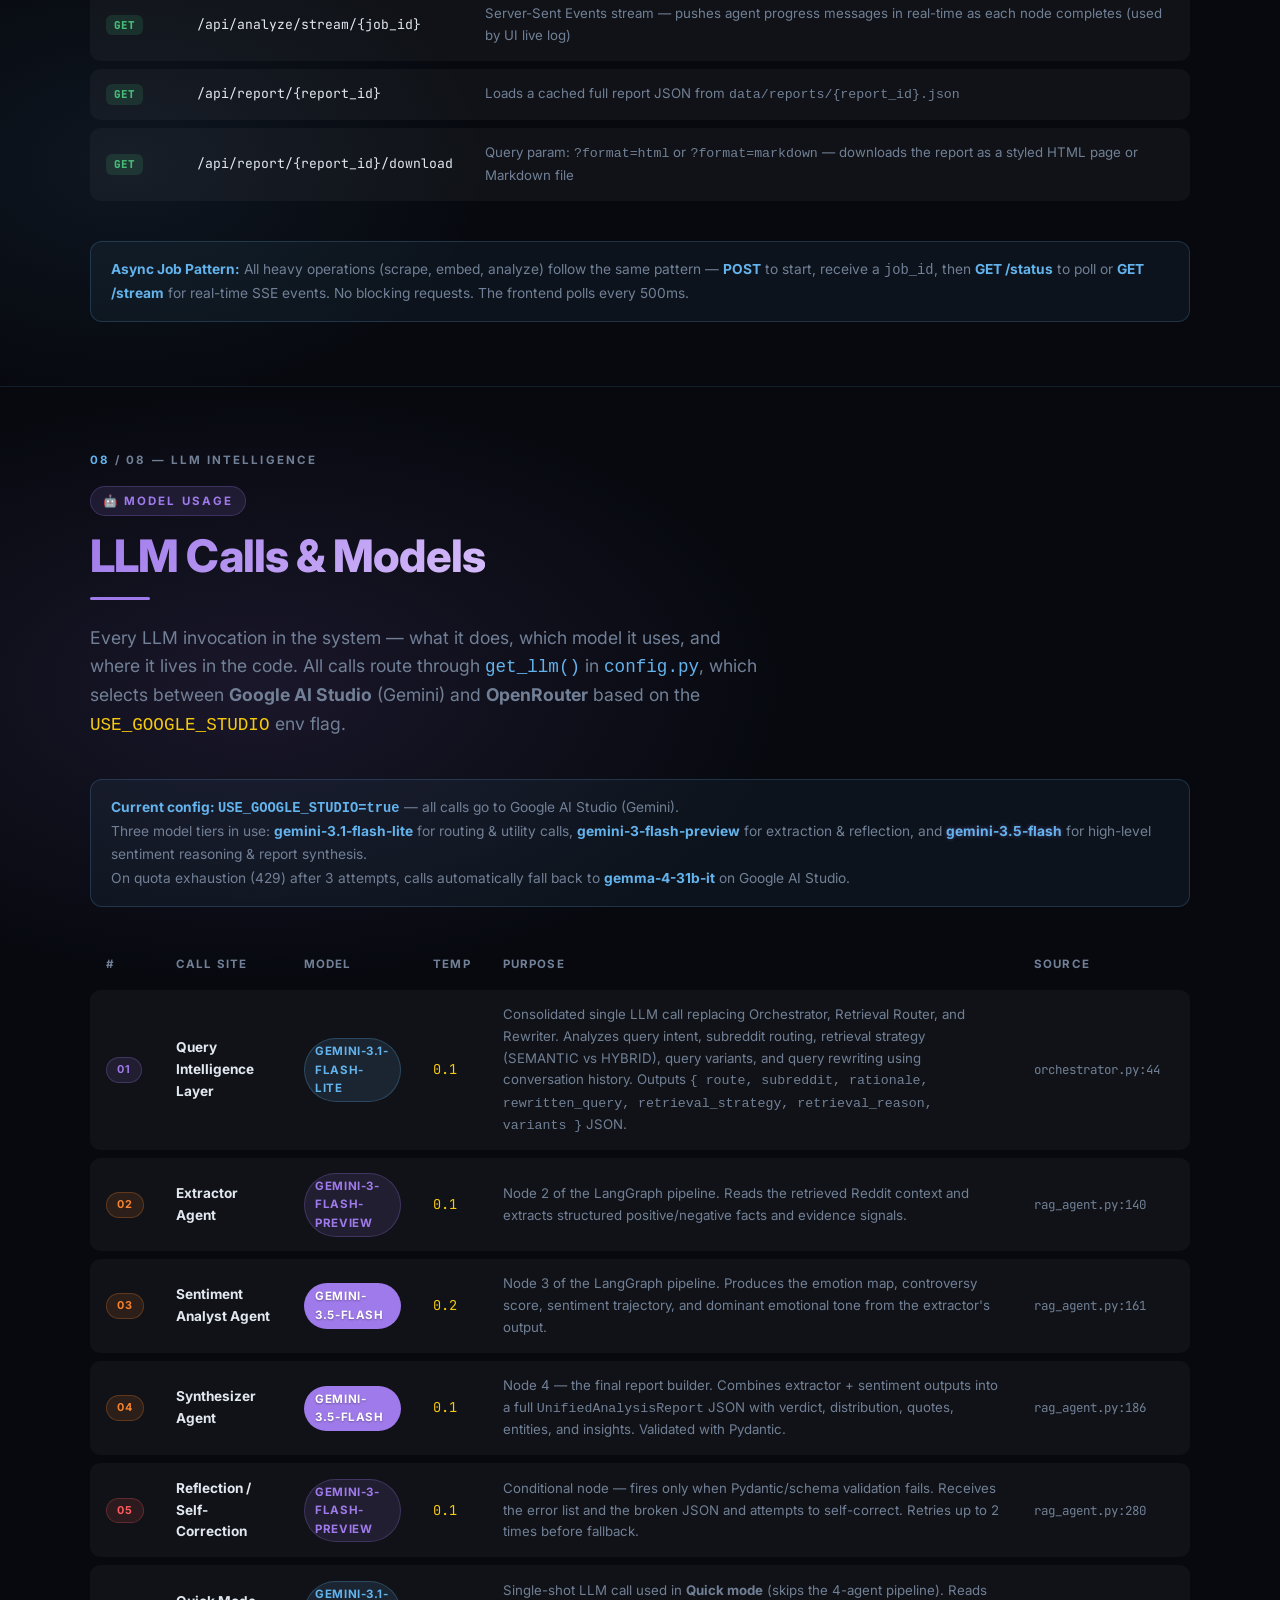
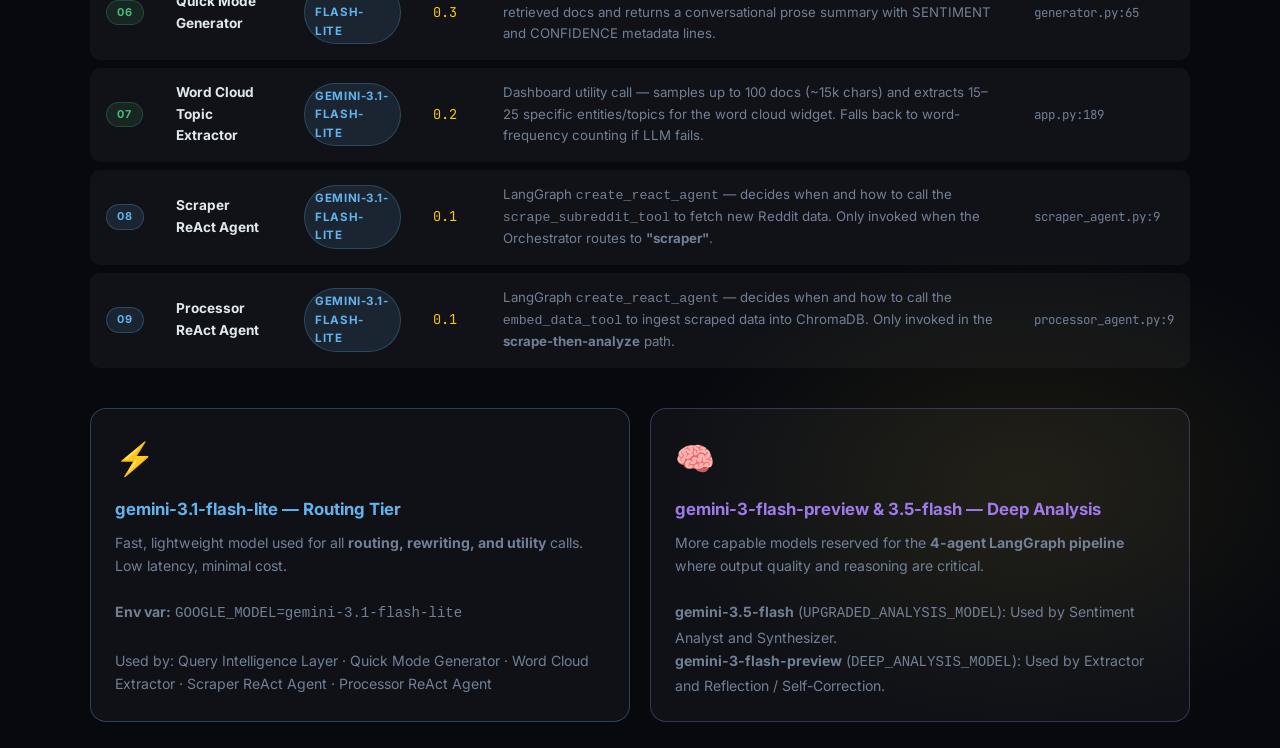
==== commit 803ee6f6: "commit" ====
--- a/static/flow.html
+++ b/static/flow.html
@@ -1289,8 +1289,8 @@
         <strong>Current config: <code>USE_GOOGLE_STUDIO=true</code></strong> — all calls go to Google AI Studio (Gemini).<br/>
         Three model tiers in use: <span style="color:var(--accent);"><strong>gemini-3.1-flash-lite</strong></span> for routing &amp; utility calls, 
         <span style="color:var(--purple);"><strong>gemini-3-flash-preview</strong></span> for extraction &amp; reflection, 
-        and <span style="color:var(--purple); text-shadow:0 0 4px rgba(159,122,234,0.4)"><strong>gemini-3.5-flash</strong></span> for high-level sentiment reasoning &amp; report synthesis.<br/>
-        On quota exhaustion (429) after 3 attempts, calls automatically fall back to <span style="color:var(--yellow);"><strong>gemma-2-27b-it</strong></span> on Google AI Studio.
+        and <span style="color:var(--purple); text-shadow:0 0 4px rgba(159,122,234,0.4)"><strong>gemini-3.5-flash</strong></span> for high-level sentiment reasoning & report synthesis.<br/>
+        On quota exhaustion (429) after 3 attempts, calls automatically fall back to <span style="color:var(--yellow);"><strong>gemma-4-31b-it</strong></span> on Google AI Studio.
       </div>
 
       <!-- LLM Calls Table -->
